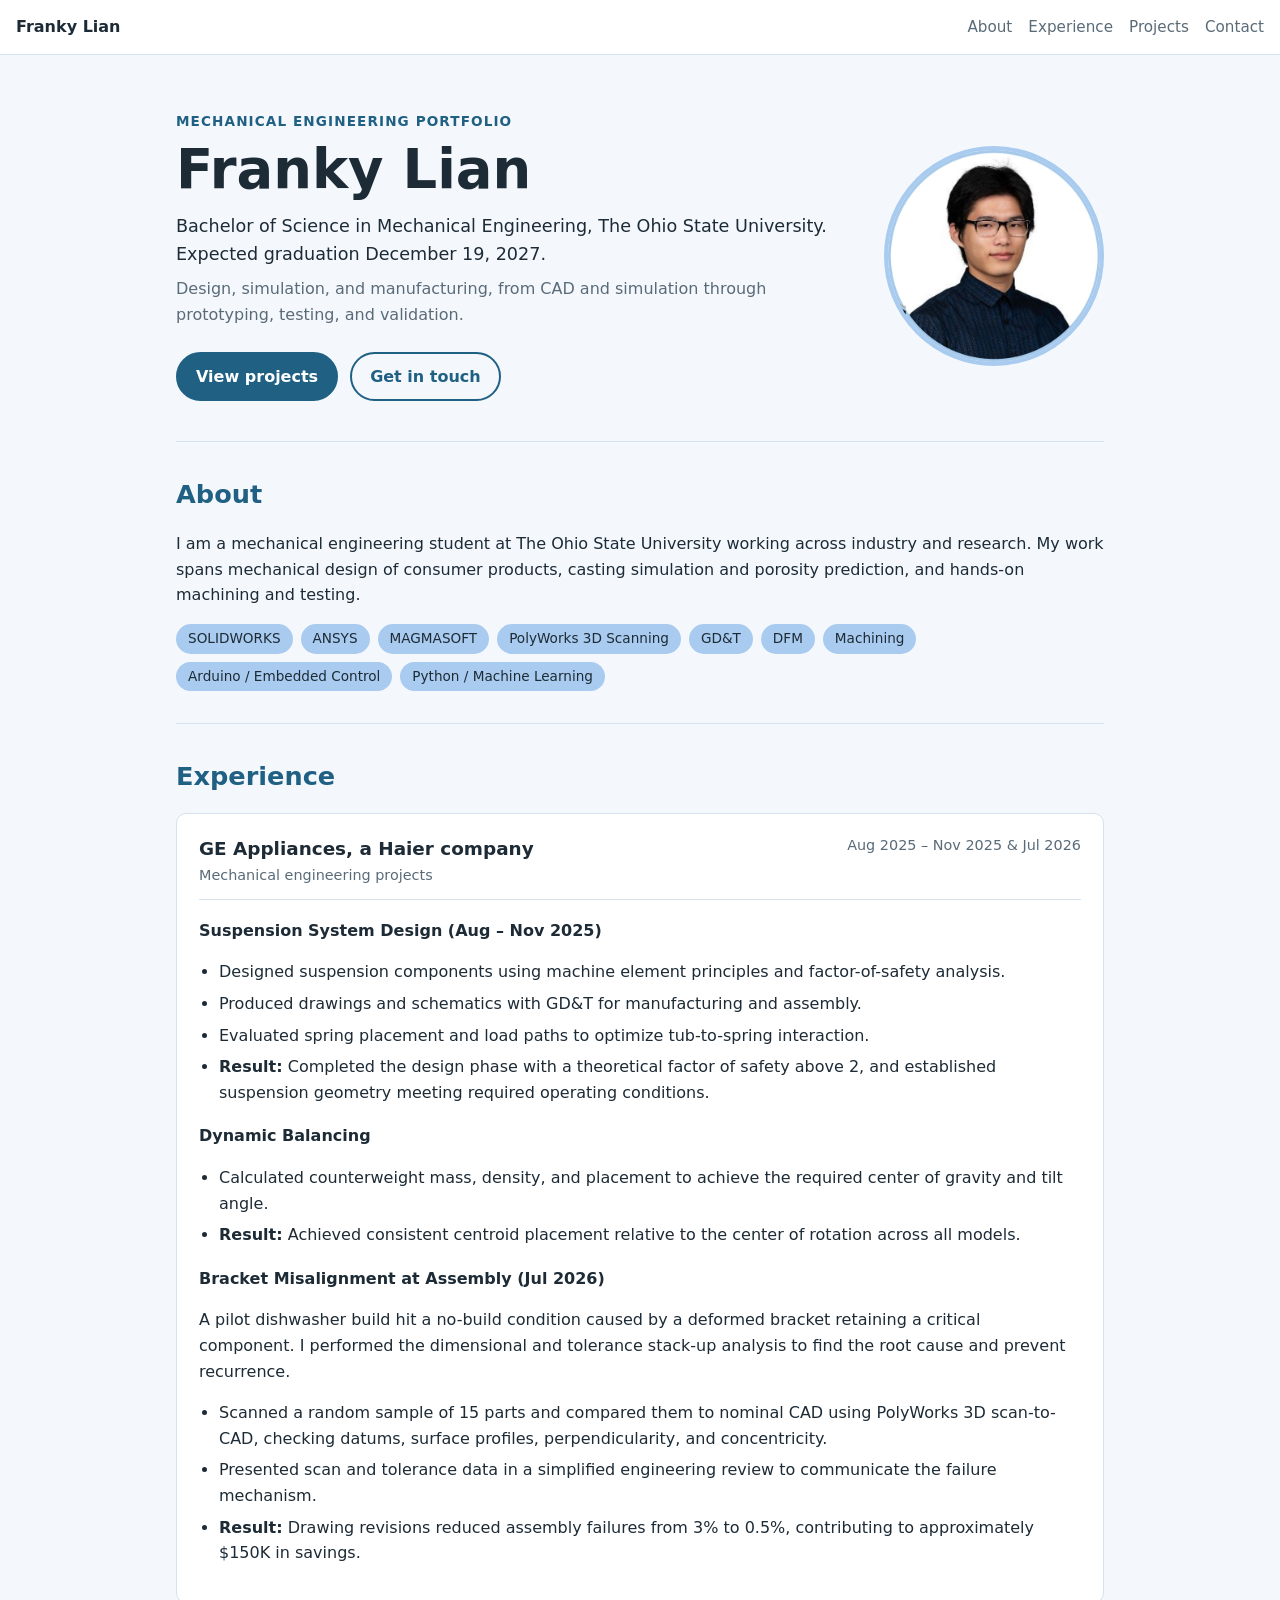
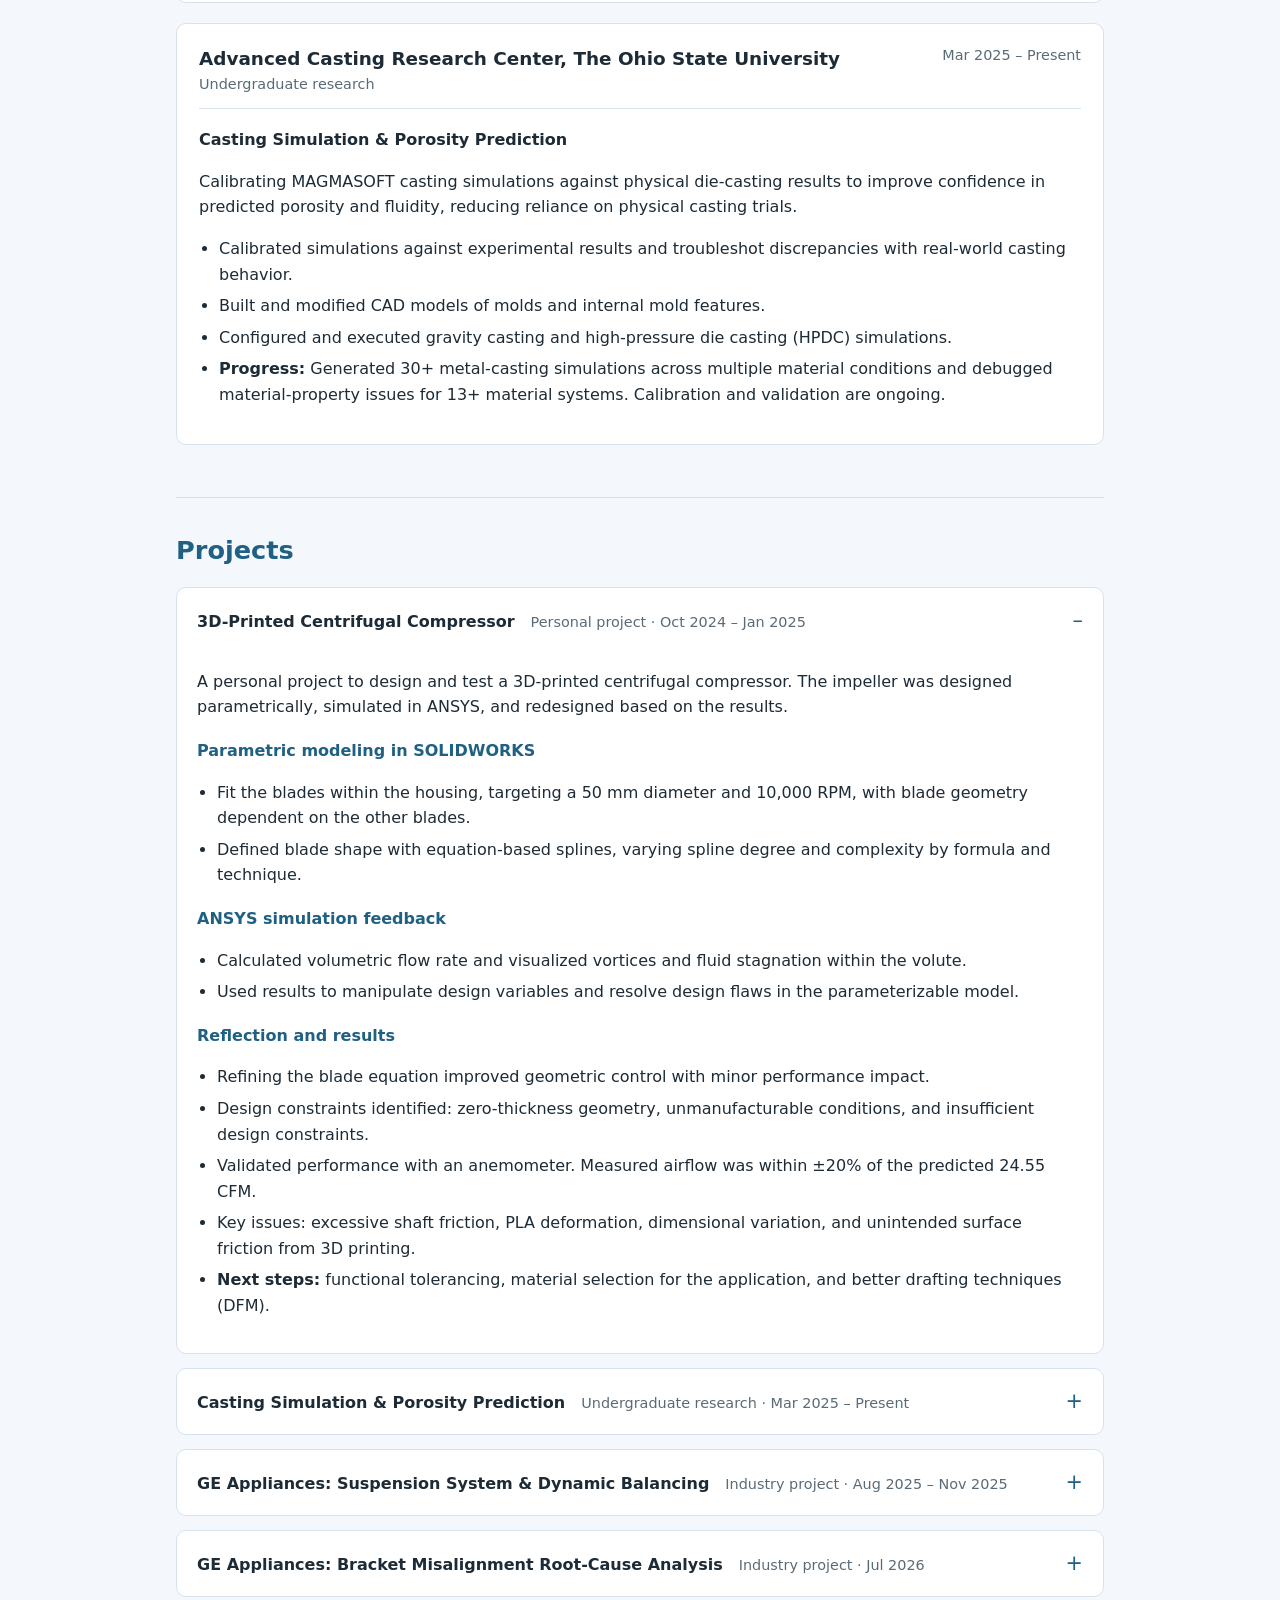
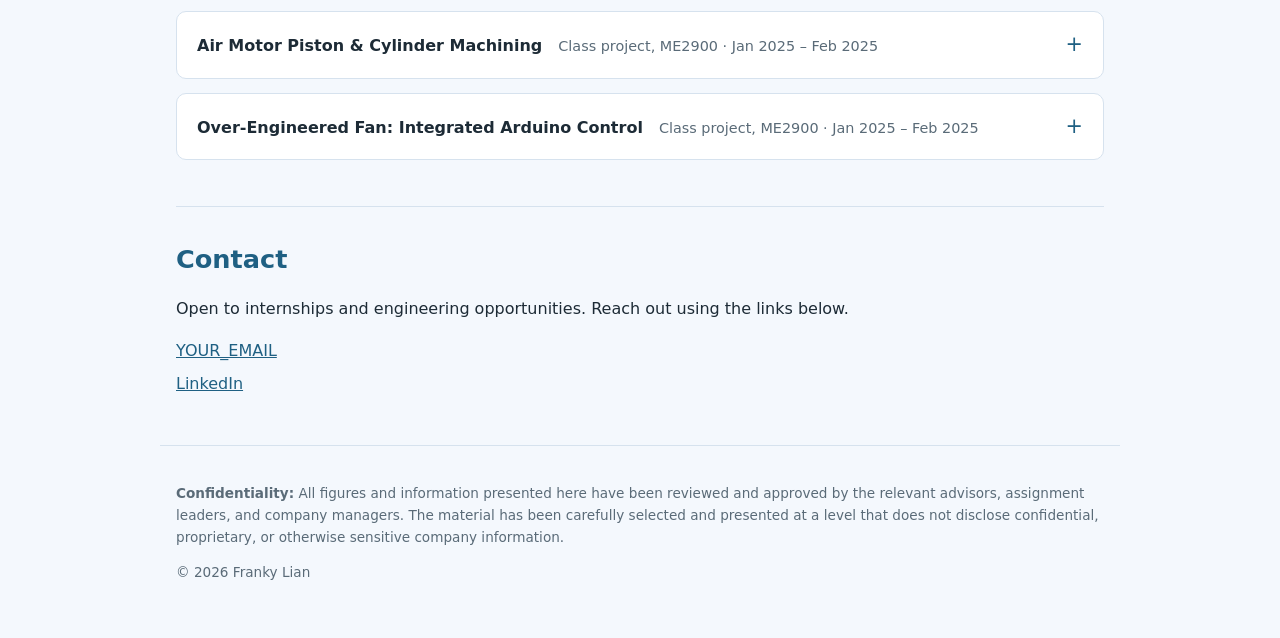
==== index.html @ e9366768 "Add static engineering portfolio site Co-Authored-By: Claude Haiku 5.5 <noreply@anthropic.com> Claud" ====
<!doctype html>
<html lang="en">
<head>
  <meta charset="utf-8">
  <meta name="viewport" content="width=device-width, initial-scale=1">
  <title>Franky Lian | Mechanical Engineering Portfolio</title>
  <meta name="description" content="Engineering portfolio of Franky Lian, Mechanical Engineering at The Ohio State University.">
  <link rel="stylesheet" href="styles.css">
</head>
<body>

<header class="site-header">
  <a class="brand" href="#top">Franky Lian</a>
  <nav>
    <a href="#about">About</a>
    <a href="#experience">Experience</a>
    <a href="#projects">Projects</a>
    <a href="#contact">Contact</a>
  </nav>
</header>

<main id="top">

  <section class="hero">
    <div class="hero-text">
      <p class="eyebrow">Mechanical Engineering Portfolio</p>
      <h1>Franky Lian</h1>
      <p class="lead">Bachelor of Science in Mechanical Engineering, The Ohio State University. Expected graduation December 19, 2027.</p>
      <p class="sub">Design, simulation, and manufacturing, from CAD and simulation through prototyping, testing, and validation.</p>
      <div class="hero-actions">
        <a class="btn" href="#projects">View projects</a>
        <a class="btn btn-ghost" href="#contact">Get in touch</a>
      </div>
    </div>
    <img class="headshot" src="assets/img/headshot.jpg" alt="Portrait of Franky Lian">
  </section>

  <section id="about" class="section">
    <h2>About</h2>
    <p>I am a mechanical engineering student at The Ohio State University working across industry and research. My work spans mechanical design of consumer products, casting simulation and porosity prediction, and hands-on machining and testing.</p>
    <div class="chips">
      <span>SOLIDWORKS</span>
      <span>ANSYS</span>
      <span>MAGMASOFT</span>
      <span>PolyWorks 3D Scanning</span>
      <span>GD&amp;T</span>
      <span>DFM</span>
      <span>Machining</span>
      <span>Arduino / Embedded Control</span>
      <span>Python / Machine Learning</span>
    </div>
  </section>

  <section id="experience" class="section">
    <h2>Experience</h2>

    <article class="card">
      <header class="card-head">
        <div>
          <h3>GE Appliances, a Haier company</h3>
          <p class="meta">Mechanical engineering projects</p>
        </div>
        <p class="meta">Aug 2025 – Nov 2025 &amp; Jul 2026</p>
      </header>

      <div class="subproject">
        <h4>Suspension System Design (Aug – Nov 2025)</h4>
        <ul>
          <li>Designed suspension components using machine element principles and factor-of-safety analysis.</li>
          <li>Produced drawings and schematics with GD&amp;T for manufacturing and assembly.</li>
          <li>Evaluated spring placement and load paths to optimize tub-to-spring interaction.</li>
          <li><strong>Result:</strong> Completed the design phase with a theoretical factor of safety above 2, and established suspension geometry meeting required operating conditions.</li>
        </ul>
        <h4>Dynamic Balancing</h4>
        <ul>
          <li>Calculated counterweight mass, density, and placement to achieve the required center of gravity and tilt angle.</li>
          <li><strong>Result:</strong> Achieved consistent centroid placement relative to the center of rotation across all models.</li>
        </ul>
      </div>

      <div class="subproject">
        <h4>Bracket Misalignment at Assembly (Jul 2026)</h4>
        <p>A pilot dishwasher build hit a no-build condition caused by a deformed bracket retaining a critical component. I performed the dimensional and tolerance stack-up analysis to find the root cause and prevent recurrence.</p>
        <ul>
          <li>Scanned a random sample of 15 parts and compared them to nominal CAD using PolyWorks 3D scan-to-CAD, checking datums, surface profiles, perpendicularity, and concentricity.</li>
          <li>Presented scan and tolerance data in a simplified engineering review to communicate the failure mechanism.</li>
          <li><strong>Result:</strong> Drawing revisions reduced assembly failures from 3% to 0.5%, contributing to approximately $150K in savings.</li>
        </ul>
      </div>
    </article>

    <article class="card">
      <header class="card-head">
        <div>
          <h3>Advanced Casting Research Center, The Ohio State University</h3>
          <p class="meta">Undergraduate research</p>
        </div>
        <p class="meta">Mar 2025 – Present</p>
      </header>
      <h4>Casting Simulation &amp; Porosity Prediction</h4>
      <p>Calibrating MAGMASOFT casting simulations against physical die-casting results to improve confidence in predicted porosity and fluidity, reducing reliance on physical casting trials.</p>
      <ul>
        <li>Calibrated simulations against experimental results and troubleshot discrepancies with real-world casting behavior.</li>
        <li>Built and modified CAD models of molds and internal mold features.</li>
        <li>Configured and executed gravity casting and high-pressure die casting (HPDC) simulations.</li>
        <li><strong>Progress:</strong> Generated 30+ metal-casting simulations across multiple material conditions and debugged material-property issues for 13+ material systems. Calibration and validation are ongoing.</li>
      </ul>
    </article>
  </section>

  <section id="projects" class="section">
    <h2>Projects</h2>

    <details class="project" open>
      <summary>
        <span class="project-title">3D-Printed Centrifugal Compressor</span>
        <span class="meta">Personal project · Oct 2024 – Jan 2025</span>
      </summary>
      <div class="project-body">
        <p>A personal project to design and test a 3D-printed centrifugal compressor. The impeller was designed parametrically, simulated in ANSYS, and redesigned based on the results.</p>
        <h4>Parametric modeling in SOLIDWORKS</h4>
        <ul>
          <li>Fit the blades within the housing, targeting a 50 mm diameter and 10,000 RPM, with blade geometry dependent on the other blades.</li>
          <li>Defined blade shape with equation-based splines, varying spline degree and complexity by formula and technique.</li>
        </ul>
        <h4>ANSYS simulation feedback</h4>
        <ul>
          <li>Calculated volumetric flow rate and visualized vortices and fluid stagnation within the volute.</li>
          <li>Used results to manipulate design variables and resolve design flaws in the parameterizable model.</li>
        </ul>
        <h4>Reflection and results</h4>
        <ul>
          <li>Refining the blade equation improved geometric control with minor performance impact.</li>
          <li>Design constraints identified: zero-thickness geometry, unmanufacturable conditions, and insufficient design constraints.</li>
          <li>Validated performance with an anemometer. Measured airflow was within ±20% of the predicted 24.55 CFM.</li>
          <li>Key issues: excessive shaft friction, PLA deformation, dimensional variation, and unintended surface friction from 3D printing.</li>
          <li><strong>Next steps:</strong> functional tolerancing, material selection for the application, and better drafting techniques (DFM).</li>
        </ul>
      </div>
    </details>

    <details class="project">
      <summary>
        <span class="project-title">Casting Simulation &amp; Porosity Prediction</span>
        <span class="meta">Undergraduate research · Mar 2025 – Present</span>
      </summary>
      <div class="project-body">
        <p>Developing a simulation and data workflow that correlates MAGMASOFT results with experimental casting data, evaluates porosity and fluidity across casting conditions, and reduces reliance on physical trials. Ongoing. See the Experience section for details.</p>
      </div>
    </details>

    <details class="project">
      <summary>
        <span class="project-title">GE Appliances: Suspension System &amp; Dynamic Balancing</span>
        <span class="meta">Industry project · Aug 2025 – Nov 2025</span>
      </summary>
      <div class="project-body">
        <p>Designed suspension components and balancing counterweights to control vibration and keep the tub within its required operating position. See the Experience section for details.</p>
      </div>
    </details>

    <details class="project">
      <summary>
        <span class="project-title">GE Appliances: Bracket Misalignment Root-Cause Analysis</span>
        <span class="meta">Industry project · Jul 2026</span>
      </summary>
      <div class="project-body">
        <p>Used scan-to-CAD and tolerance stack-up analysis to identify the root cause of a bracket misalignment that caused a no-build condition. See the Experience section for details.</p>
      </div>
    </details>

    <details class="project">
      <summary>
        <span class="project-title">Air Motor Piston &amp; Cylinder Machining</span>
        <span class="meta">Class project, ME2900 · Jan 2025 – Feb 2025</span>
      </summary>
      <div class="project-body">
        <ul>
          <li>Translated engineering drawings and GD&amp;T requirements into physical components.</li>
          <li>Machined aluminum components on manual mill and lathe, and verified dimensions with precision gauges.</li>
          <li>Evaluated how datum selection and machining process affect surface finish, geometry, and fit.</li>
          <li><strong>Result:</strong> Held 0.001 in dimensional tolerance on machined components, then assembled and tested the air motor at 400+ RPM.</li>
        </ul>
      </div>
    </details>

    <details class="project">
      <summary>
        <span class="project-title">Over-Engineered Fan: Integrated Arduino Control</span>
        <span class="meta">Class project, ME2900 · Jan 2025 – Feb 2025</span>
      </summary>
      <div class="project-body">
        <p>Expanded a basic fan into a remotely configurable system with an Arduino Uno, IR remote, ultrasonic sensor, DC motor, and servo.</p>
        <ul>
          <li><strong>Variable speed:</strong> user-defined speed with smooth transitions.</li>
          <li><strong>Distance-based control:</strong> ultrasonic sensing adjusts fan speed to user distance.</li>
          <li><strong>Rotation and angle:</strong> forward/reverse rotation and remote positioning from −45° to +45°.</li>
          <li><strong>Automatic oscillation:</strong> programmed side-to-side motion.</li>
          <li><strong>Result:</strong> A fully integrated prototype with five distinct control functions, designed in CAD and assembled with electronics.</li>
        </ul>
      </div>
    </details>
  </section>

  <section id="contact" class="section">
    <h2>Contact</h2>
    <p>Open to internships and engineering opportunities. Reach out using the links below.</p>
    <ul class="contact-list">
      <li><a href="mailto:YOUR_EMAIL">YOUR_EMAIL</a></li>
      <li><a href="https://www.linkedin.com/in/YOUR_LINKEDIN">LinkedIn</a></li>
    </ul>
  </section>

</main>

<footer class="site-footer">
  <p><strong>Confidentiality:</strong> All figures and information presented here have been reviewed and approved by the relevant advisors, assignment leaders, and company managers. The material has been carefully selected and presented at a level that does not disclose confidential, proprietary, or otherwise sensitive company information.</p>
  <p>&copy; 2026 Franky Lian</p>
</footer>

</body>
</html>
---- styles.css ----
:root {
  --bg: #f4f8fd;
  --surface: #ffffff;
  --ink: #1d2b36;
  --muted: #5a6b78;
  --accent: #1f6083;
  --accent-2: #a9cbef;
  --line: #d6e2ee;
  --radius: 10px;
}

@media (prefers-color-scheme: dark) {
  :root:not([data-theme="light"]) {
    --bg: #0f1a22;
    --surface: #17262f;
    --ink: #e6eef5;
    --muted: #9fb3c2;
    --accent: #7fb8dc;
    --accent-2: #24404f;
    --line: #26394a;
  }
}
:root[data-theme="dark"] {
  --bg: #0f1a22;
  --surface: #17262f;
  --ink: #e6eef5;
  --muted: #9fb3c2;
  --accent: #7fb8dc;
  --accent-2: #24404f;
  --line: #26394a;
}

* { box-sizing: border-box; }

body {
  margin: 0;
  background: var(--bg);
  color: var(--ink);
  font-family: system-ui, -apple-system, "Segoe UI", Roboto, Helvetica, Arial, sans-serif;
  line-height: 1.6;
}

a { color: var(--accent); }

.site-header {
  position: sticky;
  top: 0;
  z-index: 10;
  display: flex;
  justify-content: space-between;
  align-items: center;
  flex-wrap: wrap;
  gap: 8px;
  padding: 14px 16px;
  background: var(--surface);
  border-bottom: 1px solid var(--line);
}
.brand { font-weight: 700; color: var(--ink); text-decoration: none; }
.site-header nav { display: flex; gap: 16px; flex-wrap: wrap; }
.site-header nav a { color: var(--muted); text-decoration: none; font-size: 0.95rem; }
.site-header nav a:hover { color: var(--accent); }

main { max-width: 960px; margin: 0 auto; padding: 0 16px; }

.hero {
  display: grid;
  grid-template-columns: 1fr auto;
  align-items: center;
  gap: 32px;
  padding: 56px 0 40px;
}
.eyebrow {
  margin: 0 0 8px;
  color: var(--accent);
  text-transform: uppercase;
  letter-spacing: 0.08em;
  font-size: 0.85rem;
  font-weight: 600;
}
.hero h1 { margin: 0 0 12px; font-size: clamp(2.2rem, 6vw, 3.4rem); line-height: 1.1; }
.lead { font-size: 1.1rem; margin: 0 0 8px; }
.sub { color: var(--muted); margin: 0 0 24px; }
.hero-actions { display: flex; gap: 12px; flex-wrap: wrap; }

.btn {
  display: inline-block;
  padding: 10px 18px;
  border-radius: 999px;
  background: var(--accent);
  color: #fff;
  text-decoration: none;
  font-weight: 600;
  border: 2px solid var(--accent);
}
.btn-ghost { background: transparent; color: var(--accent); }

.headshot {
  width: 220px;
  height: 220px;
  object-fit: cover;
  border-radius: 50%;
  border: 4px solid var(--accent-2);
}

.section { padding: 32px 0; border-top: 1px solid var(--line); }
.section h2 {
  margin: 0 0 16px;
  font-size: 1.6rem;
  color: var(--accent);
}
.section h4 { margin: 18px 0 6px; font-size: 1rem; }

.chips { display: flex; flex-wrap: wrap; gap: 8px; margin-top: 16px; }
.chips span {
  padding: 4px 12px;
  border-radius: 999px;
  background: var(--accent-2);
  font-size: 0.85rem;
}

.card {
  background: var(--surface);
  border: 1px solid var(--line);
  border-radius: var(--radius);
  padding: 20px 22px;
  margin-bottom: 20px;
}
.card-head {
  display: flex;
  justify-content: space-between;
  gap: 12px;
  flex-wrap: wrap;
  border-bottom: 1px solid var(--line);
  padding-bottom: 12px;
  margin-bottom: 12px;
}
.card h3 { margin: 0; font-size: 1.15rem; }
.meta { margin: 0; color: var(--muted); font-size: 0.9rem; }
.subproject { margin-top: 12px; }

.project {
  background: var(--surface);
  border: 1px solid var(--line);
  border-radius: var(--radius);
  margin-bottom: 14px;
  overflow: hidden;
}
.project summary {
  cursor: pointer;
  list-style: none;
  padding: 16px 20px;
  display: flex;
  justify-content: space-between;
  align-items: baseline;
  flex-wrap: wrap;
  gap: 6px 16px;
}
.project summary::-webkit-details-marker { display: none; }
.project summary::after {
  content: "+";
  margin-left: auto;
  font-size: 1.3rem;
  color: var(--accent);
}
.project[open] summary::after { content: "–"; }
.project-title { font-weight: 700; }
.project-body { padding: 0 20px 18px; }
.project-body h4 { color: var(--accent); }
.project-body ul { padding-left: 20px; }

ul { padding-left: 20px; }
li { margin-bottom: 6px; }

.contact-list { list-style: none; padding: 0; }
.contact-list li { margin-bottom: 8px; }

.site-footer {
  max-width: 960px;
  margin: 0 auto;
  padding: 24px 16px 40px;
  border-top: 1px solid var(--line);
  color: var(--muted);
  font-size: 0.85rem;
}

@media (max-width: 680px) {
  .hero { grid-template-columns: 1fr; text-align: left; padding-top: 32px; }
  .headshot { width: 170px; height: 170px; order: -1; }
  .card { padding: 16px; }
}
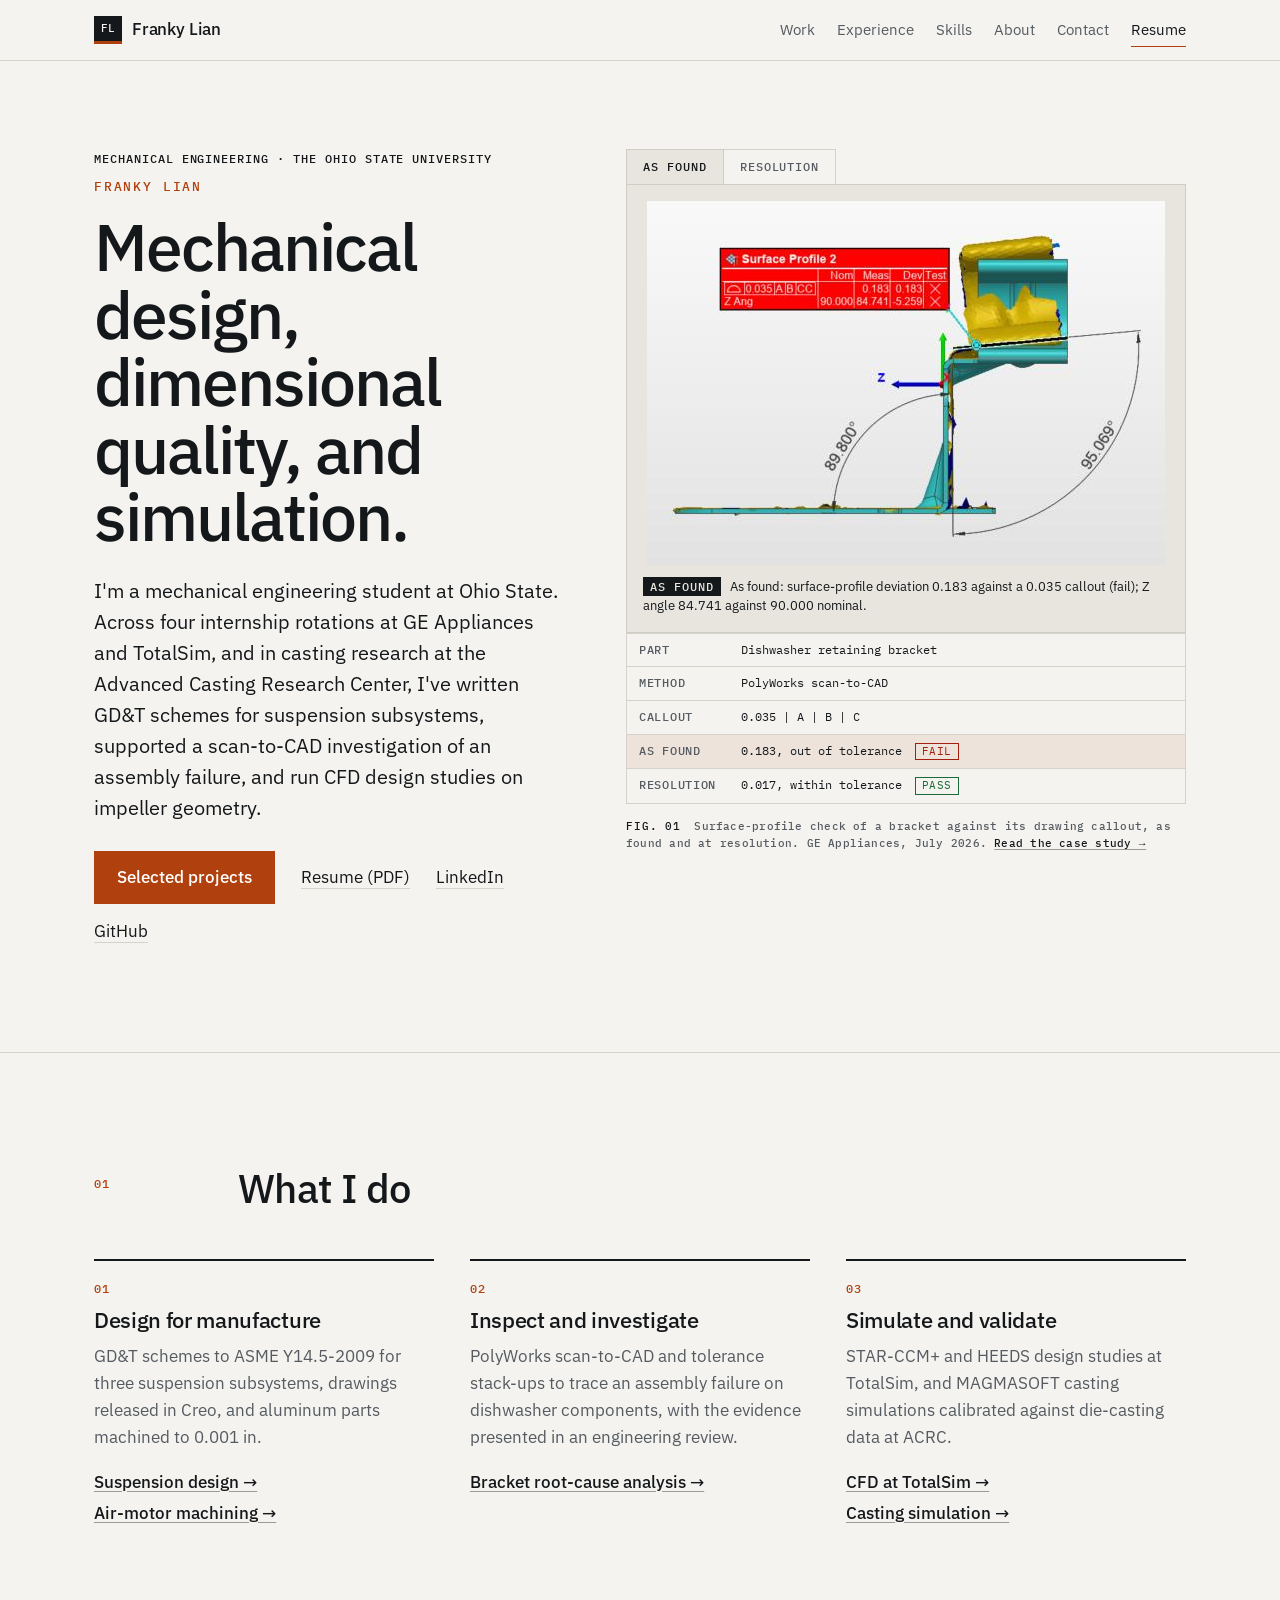
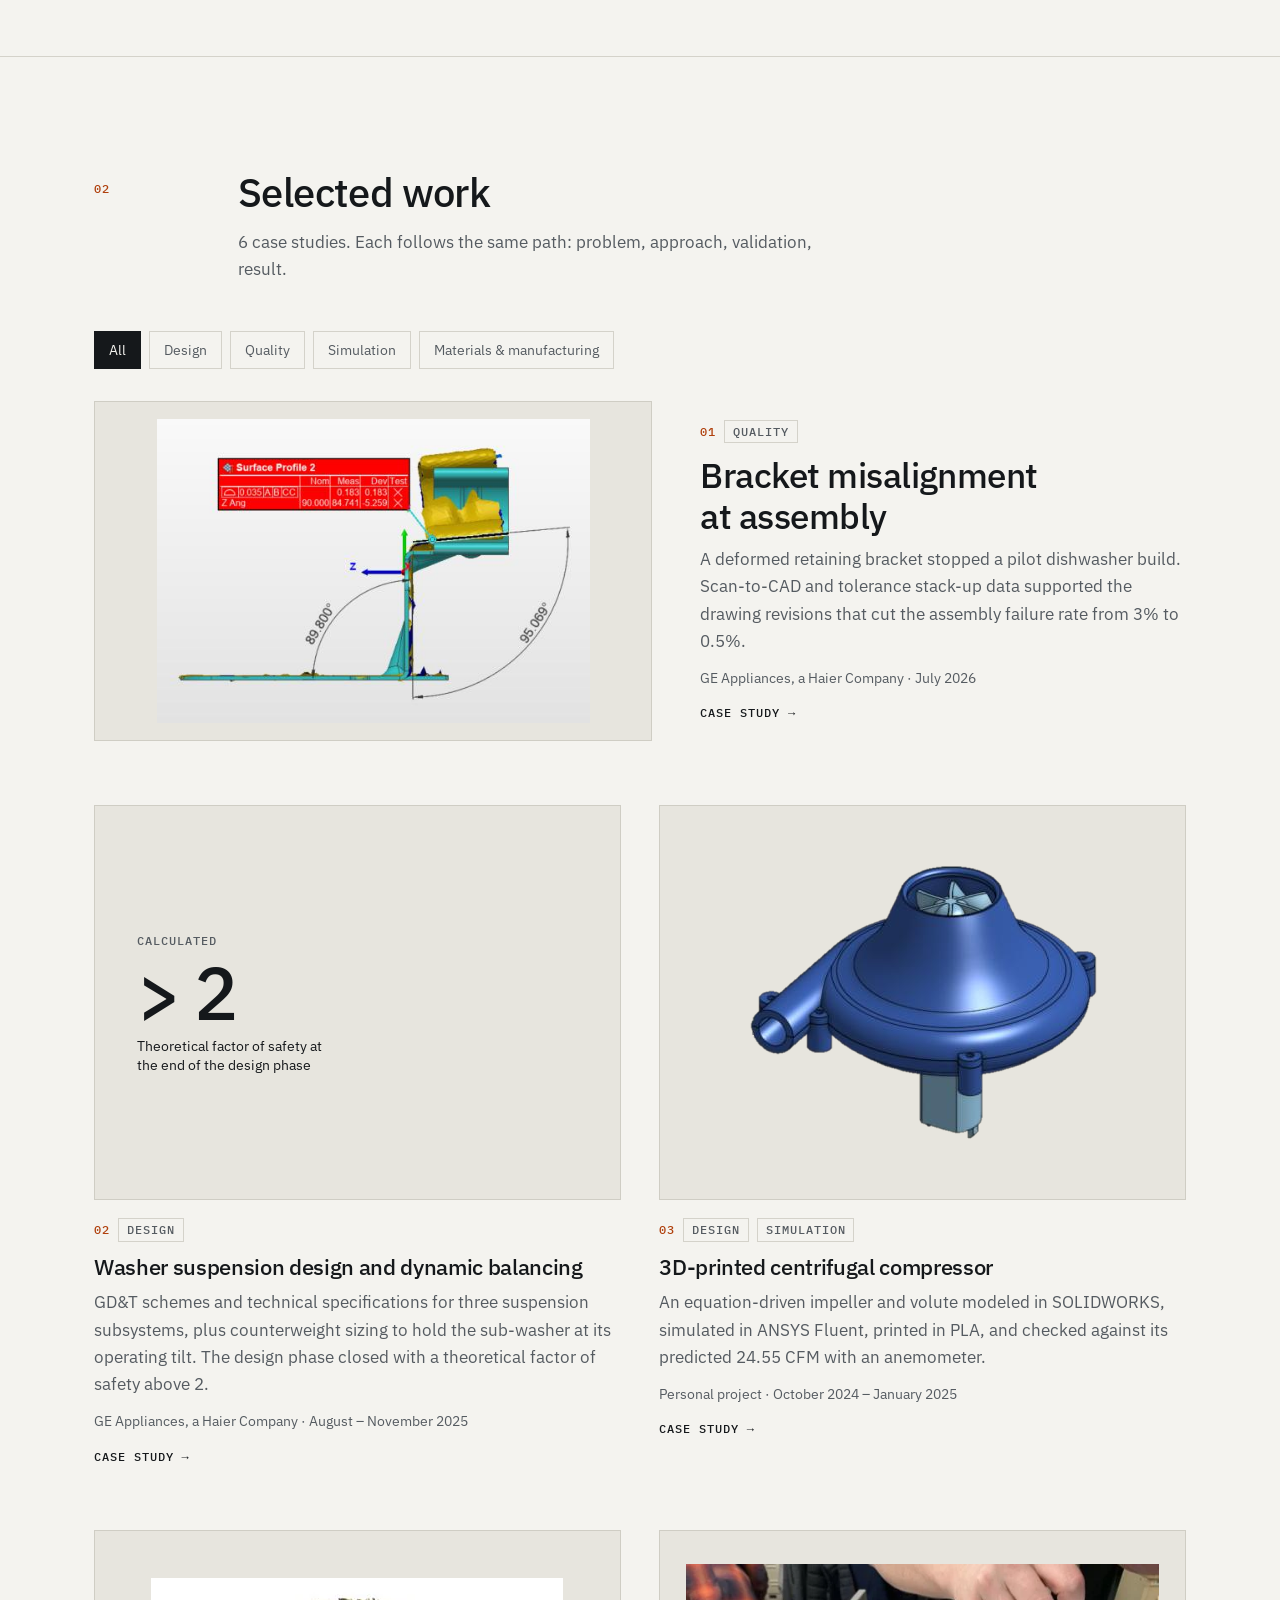
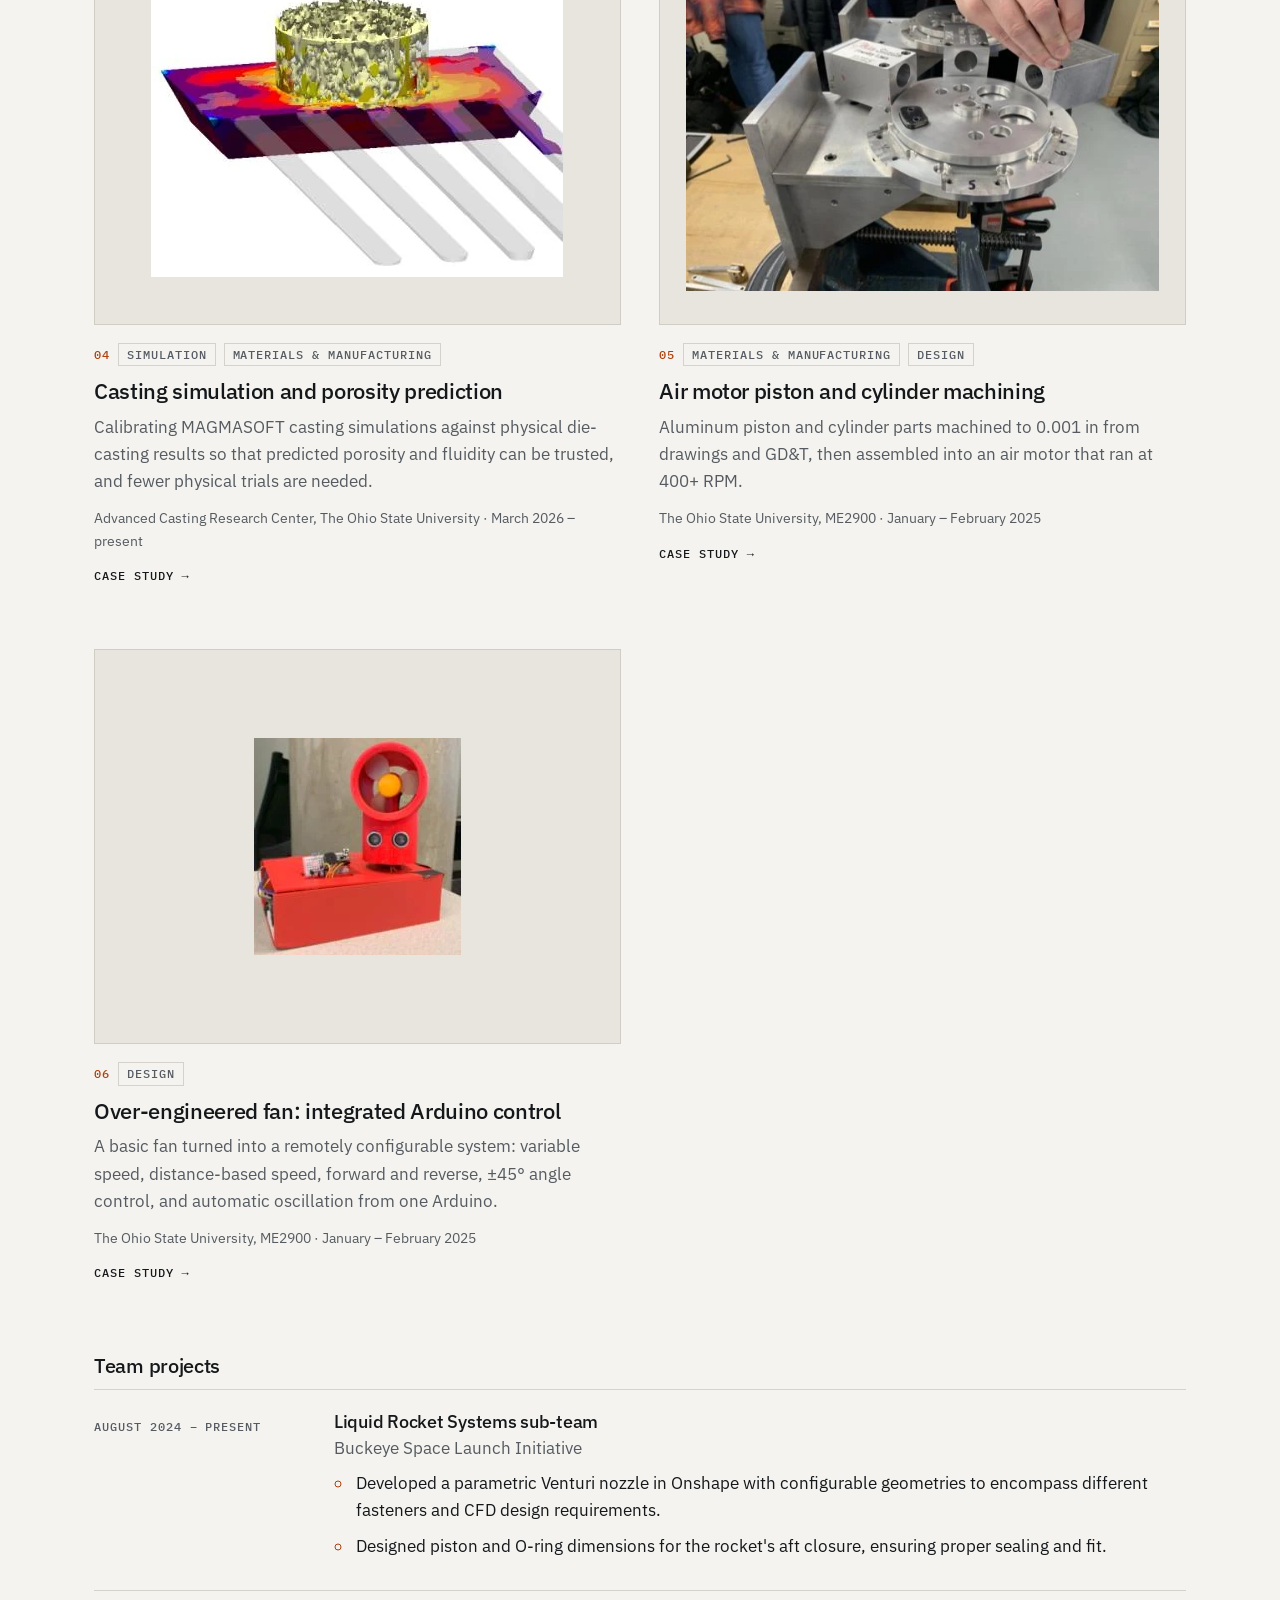
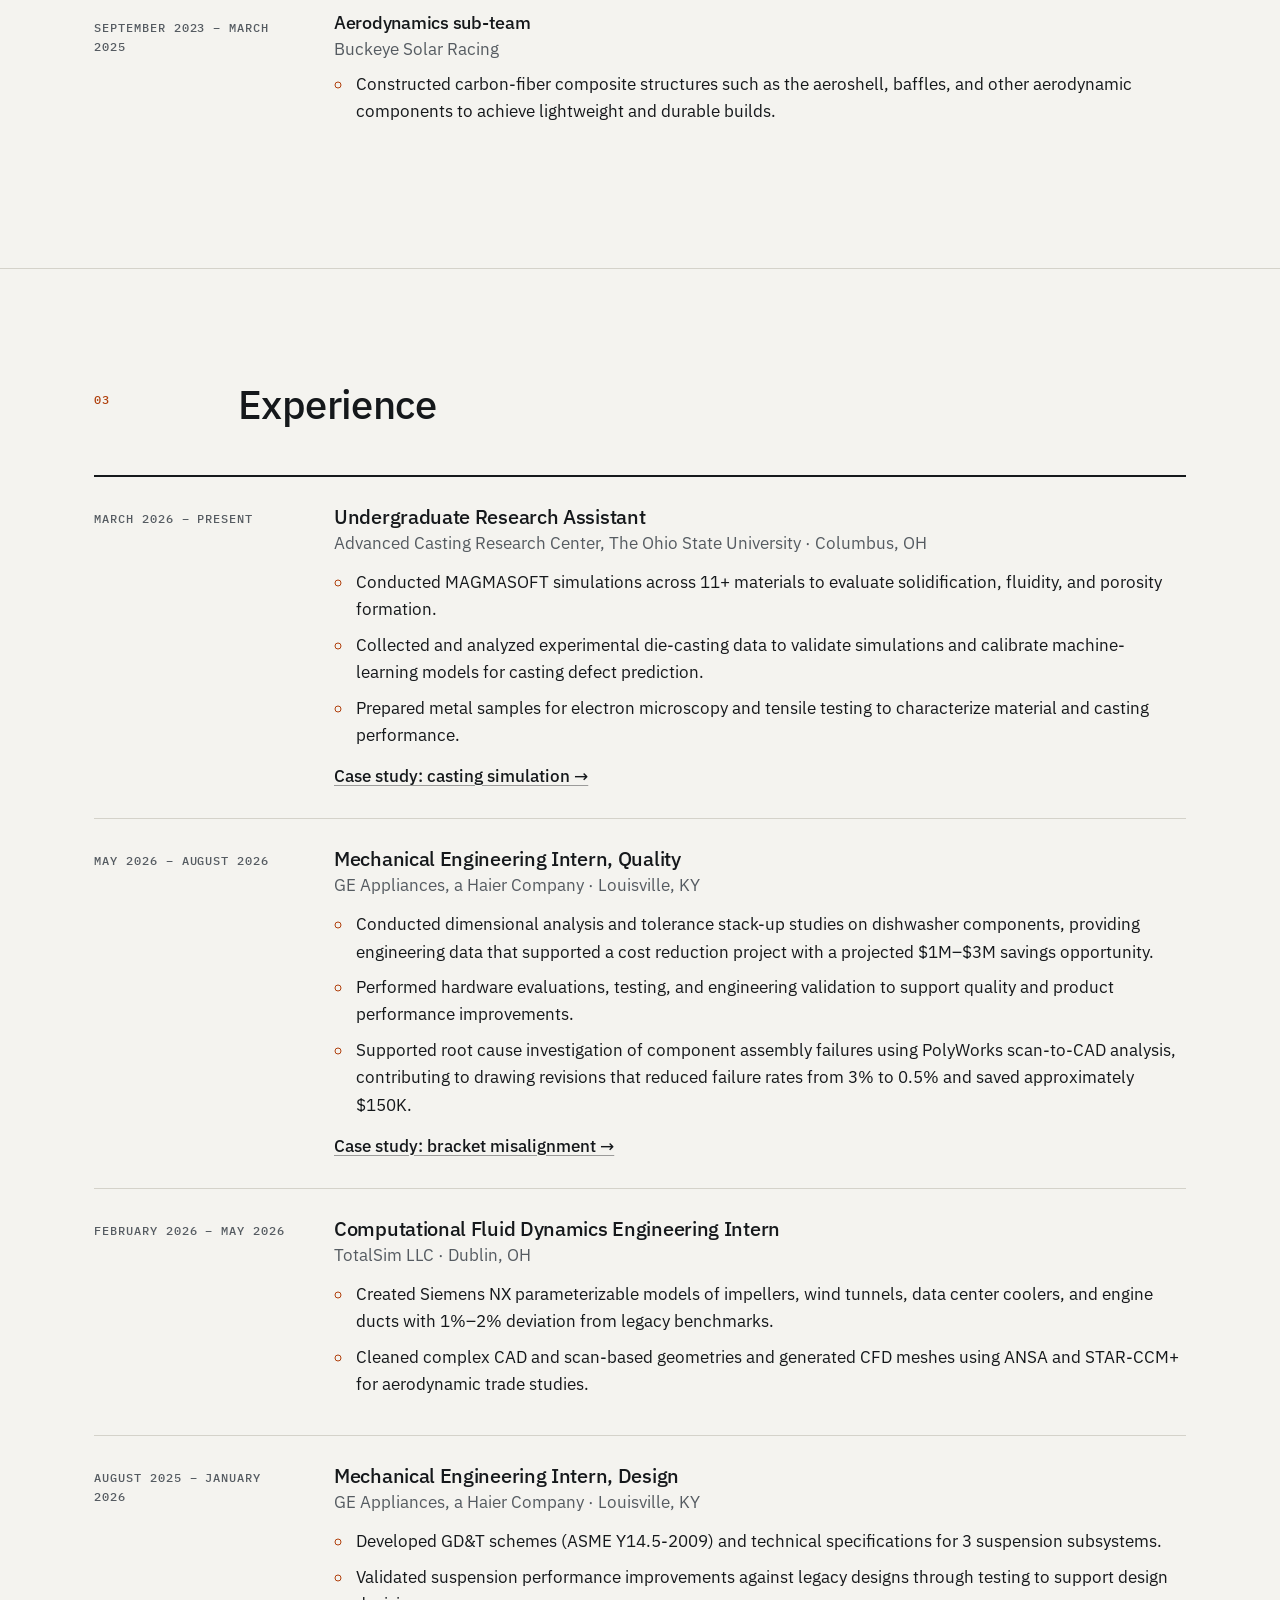
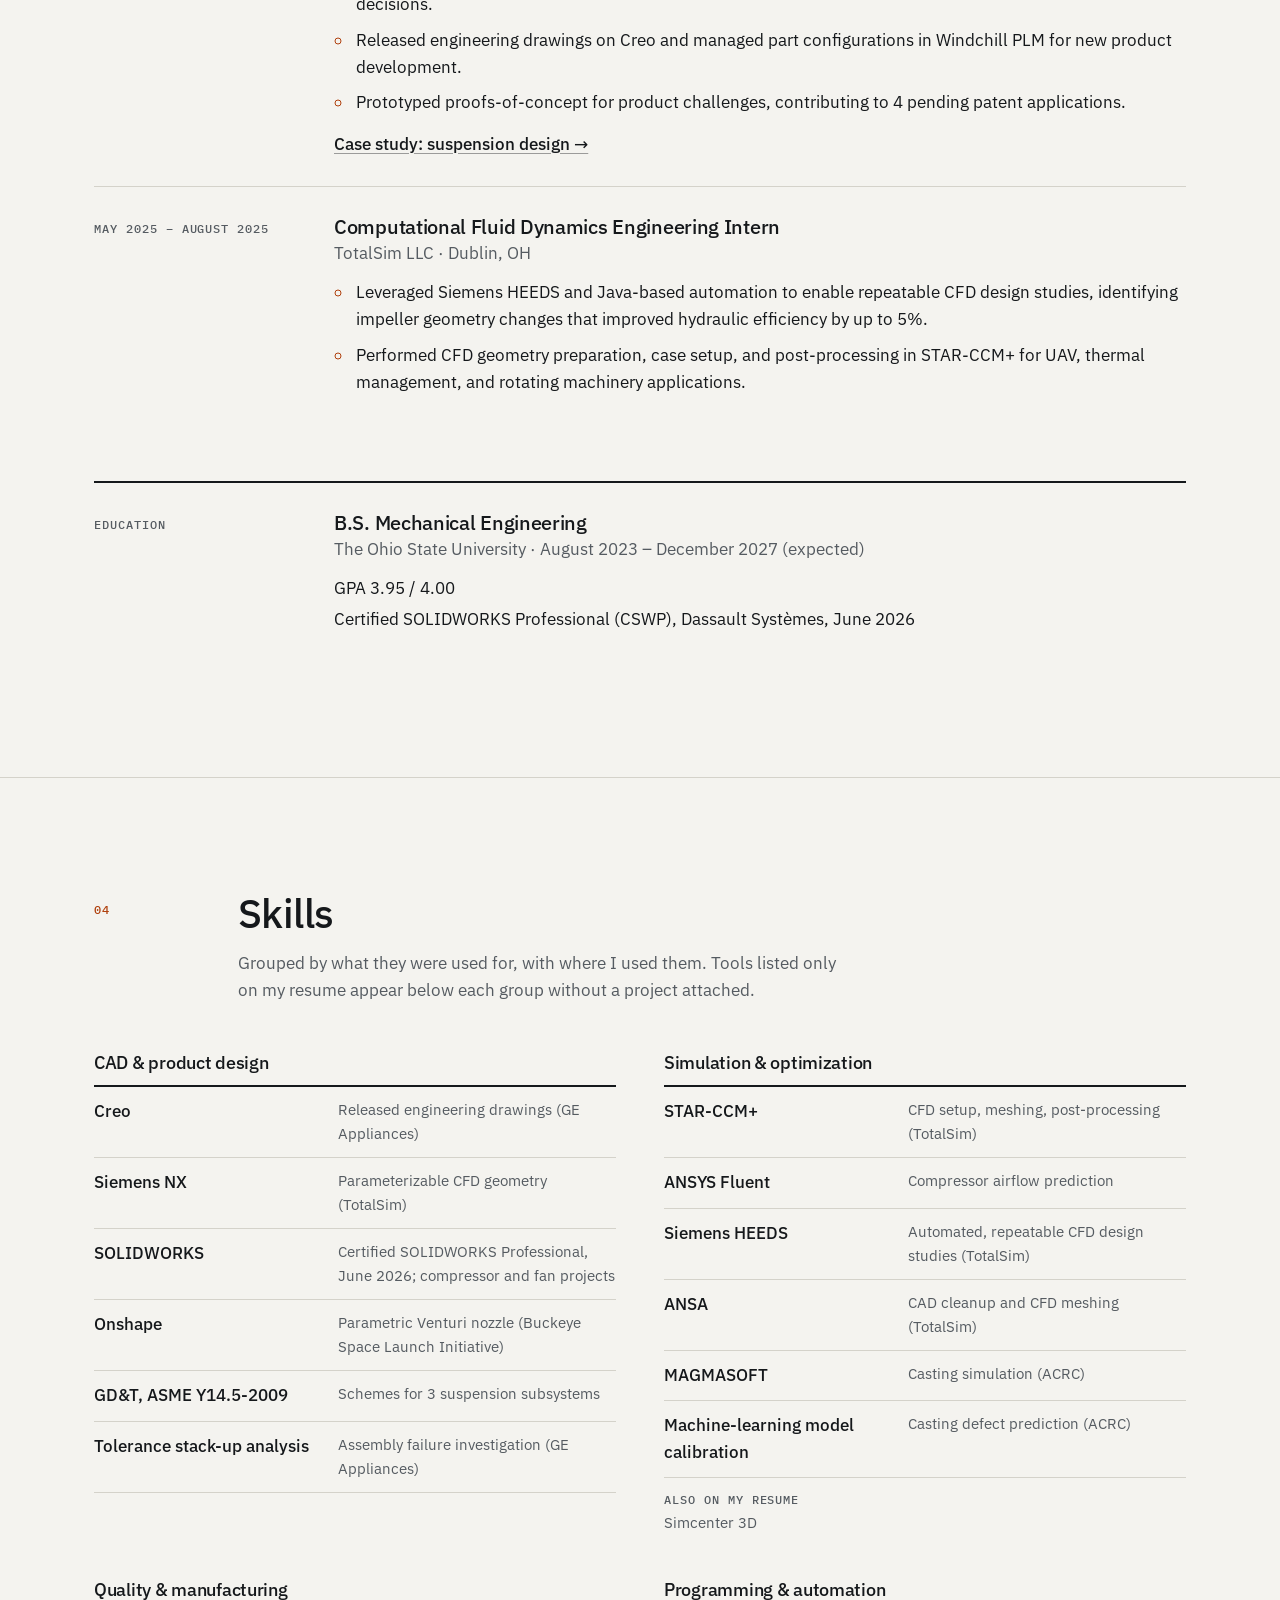
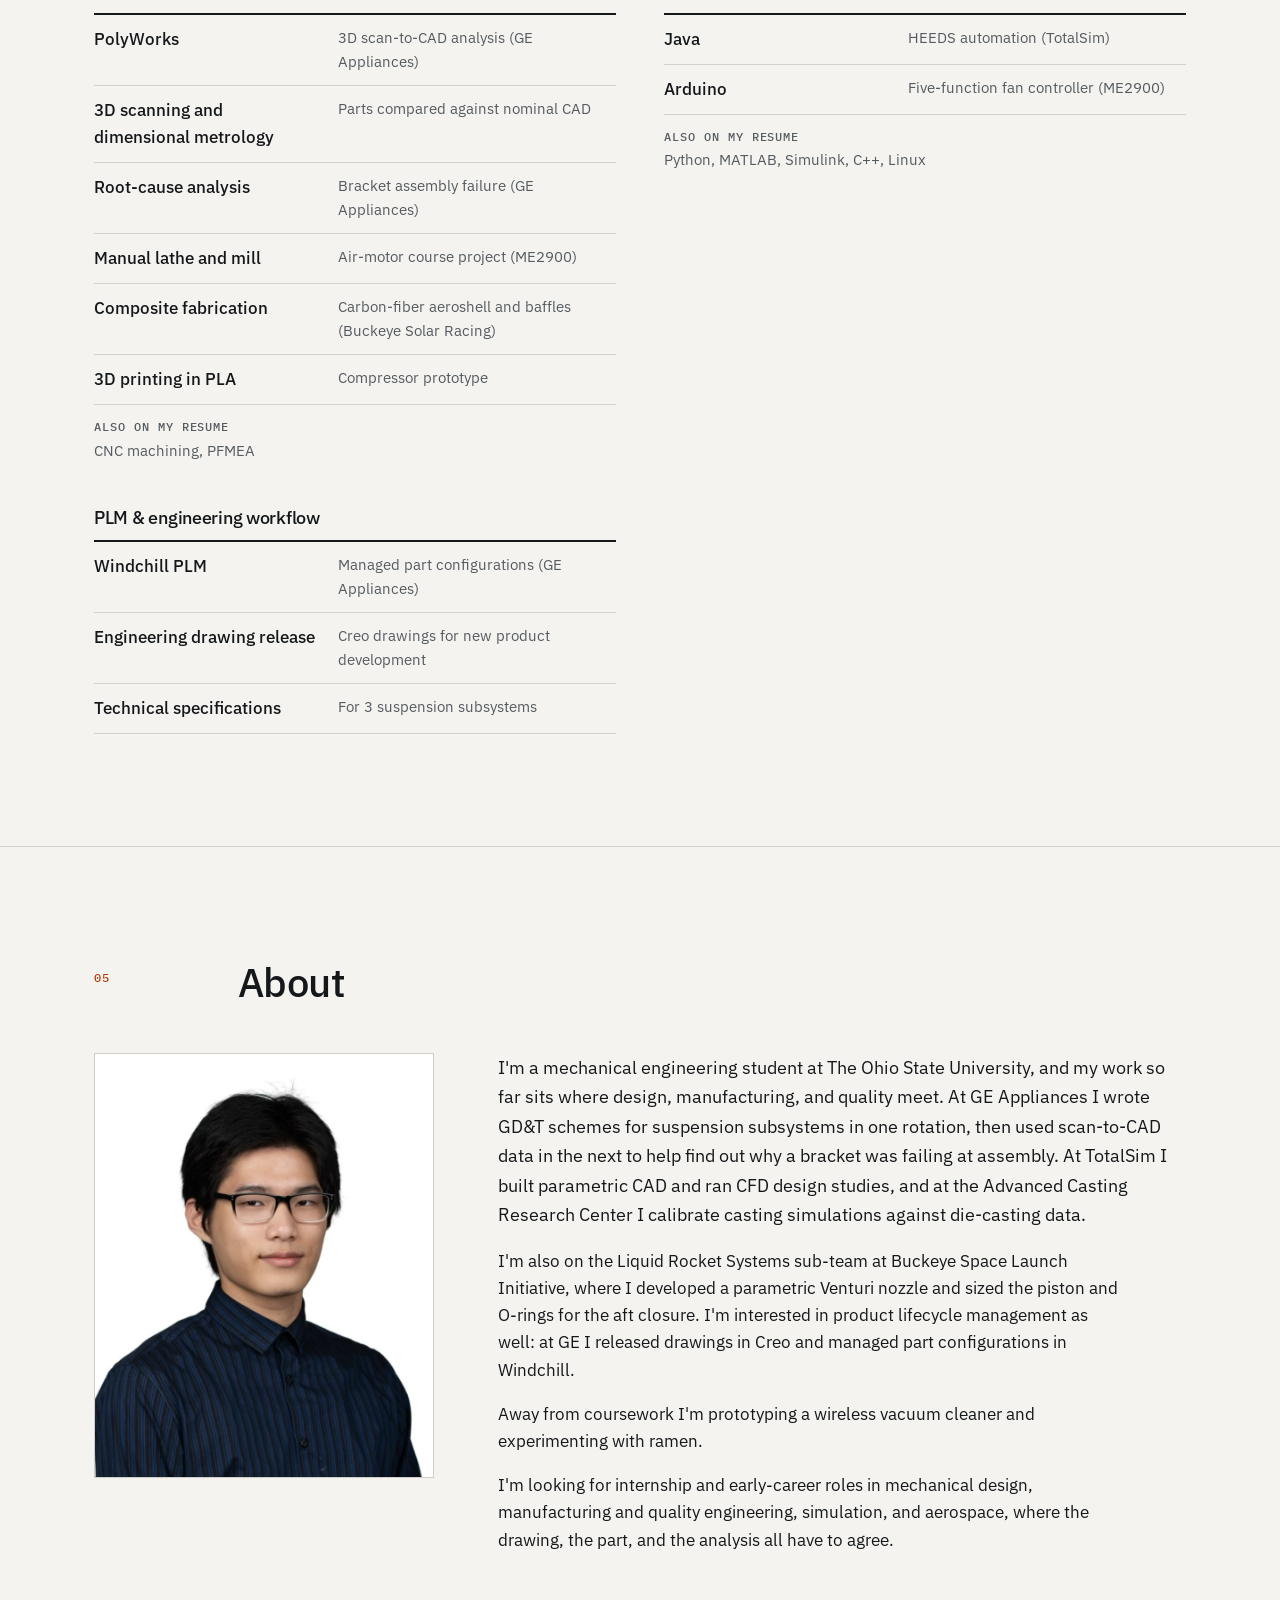
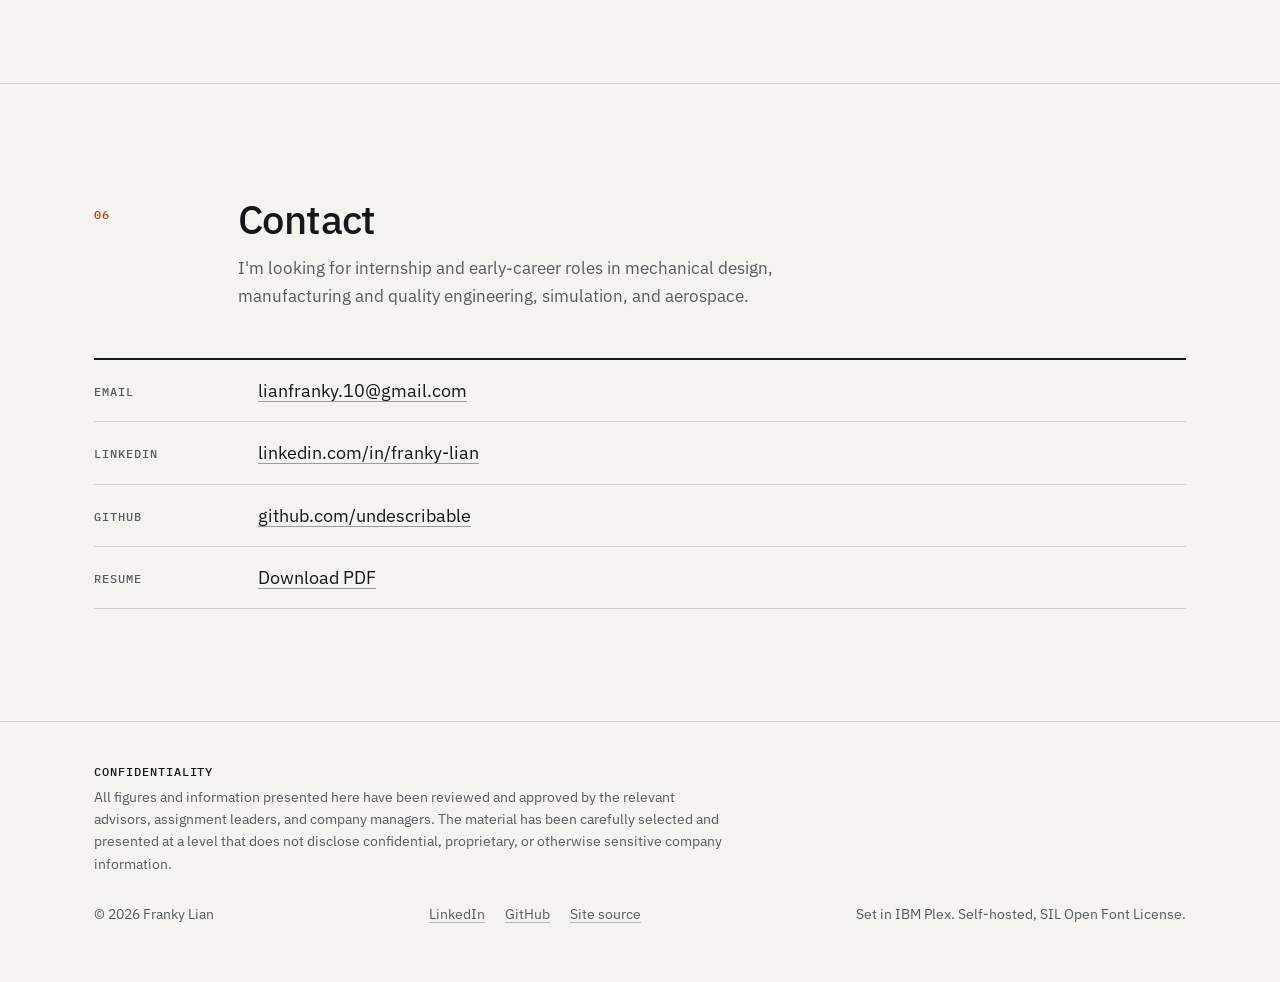
==== commit a148db57: "Build portfolio: generator, case studies, optimized figures - tools/build.py generates index, six ca" ====
--- a/index.html
+++ b/index.html
@@ -1,222 +1,167 @@
 <!doctype html>
 <html lang="en">
 <head>
-  <meta charset="utf-8">
-  <meta name="viewport" content="width=device-width, initial-scale=1">
-  <title>Franky Lian | Mechanical Engineering Portfolio</title>
-  <meta name="description" content="Engineering portfolio of Franky Lian, Mechanical Engineering at The Ohio State University.">
-  <link rel="stylesheet" href="styles.css">
+<meta charset="utf-8">
+<meta name="viewport" content="width=device-width, initial-scale=1">
+<title>Franky Lian | Mechanical Engineering Portfolio</title>
+<meta name="description" content="Mechanical engineering student at Ohio State: GD&amp;T and design, scan-to-CAD failure analysis, CFD, and casting simulation. Case studies and experience.">
+<link rel="canonical" href="https://undescribable.github.io/FrankyLian_Portfolio/">
+<meta name="color-scheme" content="light dark">
+<meta name="theme-color" content="#f4f3ef" media="(prefers-color-scheme: light)">
+<meta name="theme-color" content="#101315" media="(prefers-color-scheme: dark)">
+<meta property="og:type" content="website">
+<meta property="og:site_name" content="Franky Lian">
+<meta property="og:title" content="Franky Lian | Mechanical Engineering Portfolio">
+<meta property="og:description" content="Mechanical engineering student at Ohio State: GD&amp;T and design, scan-to-CAD failure analysis, CFD, and casting simulation. Case studies and experience.">
+<meta property="og:url" content="https://undescribable.github.io/FrankyLian_Portfolio/">
+<meta property="og:image" content="https://undescribable.github.io/FrankyLian_Portfolio/assets/og-card.png">
+<meta property="og:image:width" content="1200">
+<meta property="og:image:height" content="630">
+<meta property="og:image:alt" content="Franky Lian, mechanical engineering portfolio">
+<meta name="twitter:card" content="summary_large_image">
+<link rel="icon" href="assets/favicon.svg" type="image/svg+xml">
+<link rel="preload" href="assets/fonts/ibm-plex-sans-latin-400-normal.woff2" as="font" type="font/woff2" crossorigin>
+<link rel="preload" href="assets/fonts/ibm-plex-sans-latin-500-normal.woff2" as="font" type="font/woff2" crossorigin>
+<link rel="stylesheet" href="assets/css/main.css">
+<script type="application/ld+json">{"@context": "https://schema.org", "@type": "Person", "name": "Franky Lian", "url": "https://undescribable.github.io/FrankyLian_Portfolio/", "image": "https://undescribable.github.io/FrankyLian_Portfolio/assets/img/portrait.webp", "jobTitle": "Mechanical engineering student", "affiliation": {"@type": "CollegeOrUniversity", "name": "The Ohio State University"}, "sameAs": ["https://www.linkedin.com/in/franky-lian", "https://github.com/undescribable"]}</script>
 </head>
 <body>
-
+<a class="skip" href="#main">Skip to content</a>
 <header class="site-header">
-  <a class="brand" href="#top">Franky Lian</a>
-  <nav>
-    <a href="#about">About</a>
-    <a href="#experience">Experience</a>
-    <a href="#projects">Projects</a>
-    <a href="#contact">Contact</a>
-  </nav>
+  <div class="wrap bar">
+    <a class="brand" href="index.html"><span class="brand-mark" aria-hidden="true">FL</span><span>Franky Lian</span></a>
+    <nav aria-label="Primary"><a href="index.html#work">Work</a><a href="index.html#experience">Experience</a><a href="index.html#skills">Skills</a><a href="index.html#about">About</a><a href="index.html#contact">Contact</a><a class="nav-resume" href="assets/Franky_Lian_Resume.pdf" target="_blank" rel="noopener">Resume</a></nav>
+  </div>
 </header>
-
-<main id="top">
-
-  <section class="hero">
-    <div class="hero-text">
-      <p class="eyebrow">Mechanical Engineering Portfolio</p>
-      <h1>Franky Lian</h1>
-      <p class="lead">Bachelor of Science in Mechanical Engineering, The Ohio State University. Expected graduation December 19, 2027.</p>
-      <p class="sub">Design, simulation, and manufacturing, from CAD and simulation through prototyping, testing, and validation.</p>
-      <div class="hero-actions">
-        <a class="btn" href="#projects">View projects</a>
-        <a class="btn btn-ghost" href="#contact">Get in touch</a>
-      </div>
+<main id="main"><section class="hero" id="top">
+  <div class="wrap hero-grid">
+    <div class="hero-copy">
+      <p class="eyebrow mono">Mechanical engineering · The Ohio State University</p>
+      <h1><span class="name mono">Franky Lian</span><span class="headline">Mechanical design, dimensional quality, and simulation.</span></h1>
+      <p class="lede">I&#x27;m a mechanical engineering student at Ohio State. Across four internship rotations at GE Appliances and TotalSim, and in casting research at the Advanced Casting Research Center, I&#x27;ve written GD&amp;T schemes for suspension subsystems, supported a scan-to-CAD investigation of an assembly failure, and run CFD design studies on impeller geometry.</p>
+      <p class="hero-actions">
+        <a class="btn" href="#work">Selected projects</a>
+        <a class="link" href="assets/Franky_Lian_Resume.pdf" target="_blank" rel="noopener">Resume (PDF)</a>
+        <a class="link" href="https://www.linkedin.com/in/franky-lian" rel="noopener">LinkedIn</a>
+        <a class="link" href="https://github.com/undescribable" rel="noopener">GitHub</a>
+      </p>
     </div>
-    <img class="headshot" src="assets/img/headshot.jpg" alt="Portrait of Franky Lian">
-  </section>
-
-  <section id="about" class="section">
-    <h2>About</h2>
-    <p>I am a mechanical engineering student at The Ohio State University working across industry and research. My work spans mechanical design of consumer products, casting simulation and porosity prediction, and hands-on machining and testing.</p>
-    <div class="chips">
-      <span>SOLIDWORKS</span>
-      <span>ANSYS</span>
-      <span>MAGMASOFT</span>
-      <span>PolyWorks 3D Scanning</span>
-      <span>GD&amp;T</span>
-      <span>DFM</span>
-      <span>Machining</span>
-      <span>Arduino / Embedded Control</span>
-      <span>Python / Machine Learning</span>
+    <figure class="sheet" data-sheet aria-labelledby="sheet-cap">
+  <div class="sheet-states"><div class="state is-active" data-tag="As found"><a class="zoom" href="assets/img/bracket/scan-initial.webp" data-caption="As found: surface-profile deviation 0.183 against a 0.035 callout (fail); Z angle 84.741 against 90.000 nominal." data-alt="PolyWorks inspection view of a bent sheet-metal bracket overlaid on its nominal CAD, with a red surface-profile report marking the as-found part out of tolerance." aria-label="View larger: As found scan"><img src="assets/img/bracket/scan-initial.webp" width="518" height="364" alt="PolyWorks inspection view of a bent sheet-metal bracket overlaid on its nominal CAD, with a red surface-profile report marking the as-found part out of tolerance." style="--w:518px;--h:364px" loading="eager" decoding="async" fetchpriority="high"></a><p class="state-cap"><span class="mono tag">As found</span> As found: surface-profile deviation 0.183 against a 0.035 callout (fail); Z angle 84.741 against 90.000 nominal.</p></div><div class="state" data-tag="Resolution"><a class="zoom" href="assets/img/bracket/scan-resolution.webp" data-caption="Resolution: surface-profile deviation 0.017 (pass); Z angle 89.352." data-alt="PolyWorks inspection view of the bracket at resolution, with a surface-profile report showing passing results." aria-label="View larger: Resolution scan"><img src="assets/img/bracket/scan-resolution.webp" width="487" height="344" alt="PolyWorks inspection view of the bracket at resolution, with a surface-profile report showing passing results." style="--w:487px;--h:344px" loading="lazy" decoding="async"></a><p class="state-cap"><span class="mono tag">Resolution</span> Resolution: surface-profile deviation 0.017 (pass); Z angle 89.352.</p></div></div>
+  <table class="titleblock"><caption class="sr-only">Inspection summary</caption><tbody><tr><th scope="row">Part</th><td>Dishwasher retaining bracket</td></tr><tr><th scope="row">Method</th><td>PolyWorks scan-to-CAD</td></tr><tr><th scope="row">Callout</th><td>0.035 | A | B | C</td></tr><tr><th scope="row">As found</th><td>0.183, out of tolerance <span class="badge fail">Fail</span></td></tr><tr><th scope="row">Resolution</th><td>0.017, within tolerance <span class="badge pass">Pass</span></td></tr></tbody></table>
+  <figcaption id="sheet-cap" class="mono"><span>FIG. 01</span> Surface-profile check of a bracket against its drawing callout, as found and at resolution. GE Appliances, July 2026. <a href="projects/bracket-misalignment.html">Read the case study <span aria-hidden="true">&rarr;</span></a></figcaption>
+</figure>
+  </div>
+</section><section class="section" id="focus" aria-labelledby="focus-h"><div class="wrap">
+  <header class="sec-head"><p class="idx mono">01</p><div><h2 id="focus-h">What I do</h2></div></header>
+  <ol class="pillars"><li><p class="mono pn">01</p><h3>Design for manufacture</h3><p>GD&amp;T schemes to ASME Y14.5-2009 for three suspension subsystems, drawings released in Creo, and aluminum parts machined to 0.001 in.</p><p class="plinks"><a href="projects/washer-suspension.html">Suspension design <span aria-hidden="true">&rarr;</span></a><a href="projects/air-motor-machining.html">Air-motor machining <span aria-hidden="true">&rarr;</span></a></p></li><li><p class="mono pn">02</p><h3>Inspect and investigate</h3><p>PolyWorks scan-to-CAD and tolerance stack-ups to trace an assembly failure on dishwasher components, with the evidence presented in an engineering review.</p><p class="plinks"><a href="projects/bracket-misalignment.html">Bracket root-cause analysis <span aria-hidden="true">&rarr;</span></a></p></li><li><p class="mono pn">03</p><h3>Simulate and validate</h3><p>STAR-CCM+ and HEEDS design studies at TotalSim, and MAGMASOFT casting simulations calibrated against die-casting data at ACRC.</p><p class="plinks"><a href="#exp-totalsim-2026">CFD at TotalSim <span aria-hidden="true">&rarr;</span></a><a href="projects/casting-simulation.html">Casting simulation <span aria-hidden="true">&rarr;</span></a></p></li></ol>
+</div></section><section class="section" id="work" aria-labelledby="work-h"><div class="wrap">
+  <header class="sec-head"><p class="idx mono">02</p><div><h2 id="work-h">Selected work</h2><p class="sec-intro">6 case studies. Each follows the same path: problem, approach, validation, result.</p></div></header>
+  <div class="filters" role="group" aria-label="Filter projects by category"><button type="button" class="filter is-active" data-filter="all" aria-pressed="true">All</button><button type="button" class="filter" data-filter="design" aria-pressed="false">Design</button><button type="button" class="filter" data-filter="quality" aria-pressed="false">Quality</button><button type="button" class="filter" data-filter="simulation" aria-pressed="false">Simulation</button><button type="button" class="filter" data-filter="manufacturing" aria-pressed="false">Materials &amp; manufacturing</button></div>
+  <p class="sr-only" id="filter-status" aria-live="polite"></p>
+  <div class="cards" id="cards"><article class="card feature" data-cats="quality">
+  <div class="plate"><img src="assets/img/bracket/scan-initial.webp" width="518" height="364" alt="" style="--w:518px;--h:364px" loading="lazy" decoding="async"></div>
+  <div class="card-body">
+    <p class="card-top mono"><span>01</span><span class="chip mono">Quality</span></p>
+    <h3><a href="projects/bracket-misalignment.html">Bracket misalignment at assembly</a></h3>
+    <p class="card-sum">A deformed retaining bracket stopped a pilot dishwasher build. Scan-to-CAD and tolerance stack-up data supported the drawing revisions that cut the assembly failure rate from 3% to 0.5%.</p>
+    <p class="card-meta">GE Appliances, a Haier Company <span aria-hidden="true">&middot;</span> July 2026</p>
+    <p class="card-cta mono" aria-hidden="true">Case study <span class="arrow">&rarr;</span></p>
+  </div>
+</article><article class="card" data-cats="design">
+  <div class="plate plate-stat"><span class="mono">Calculated</span><strong>&gt; 2</strong><span class="stat-label">Theoretical factor of safety at the end of the design phase</span></div>
+  <div class="card-body">
+    <p class="card-top mono"><span>02</span><span class="chip mono">Design</span></p>
+    <h3><a href="projects/washer-suspension.html">Washer suspension design and dynamic balancing</a></h3>
+    <p class="card-sum">GD&amp;T schemes and technical specifications for three suspension subsystems, plus counterweight sizing to hold the sub-washer at its operating tilt. The design phase closed with a theoretical factor of safety above 2.</p>
+    <p class="card-meta">GE Appliances, a Haier Company <span aria-hidden="true">&middot;</span> August – November 2025</p>
+    <p class="card-cta mono" aria-hidden="true">Case study <span class="arrow">&rarr;</span></p>
+  </div>
+</article><article class="card" data-cats="design simulation">
+  <div class="plate"><img src="assets/img/compressor/assembly-cad.webp" width="367" height="344" alt="" style="--w:367px;--h:344px" loading="lazy" decoding="async"></div>
+  <div class="card-body">
+    <p class="card-top mono"><span>03</span><span class="chip mono">Design</span><span class="chip mono">Simulation</span></p>
+    <h3><a href="projects/centrifugal-compressor.html">3D-printed centrifugal compressor</a></h3>
+    <p class="card-sum">An equation-driven impeller and volute modeled in SOLIDWORKS, simulated in ANSYS Fluent, printed in PLA, and checked against its predicted 24.55 CFM with an anemometer.</p>
+    <p class="card-meta">Personal project <span aria-hidden="true">&middot;</span> October 2024 – January 2025</p>
+    <p class="card-cta mono" aria-hidden="true">Case study <span class="arrow">&rarr;</span></p>
+  </div>
+</article><article class="card" data-cats="simulation manufacturing">
+  <div class="plate"><img src="assets/img/casting/simulation-output.webp" width="412" height="299" alt="" style="--w:412px;--h:299px" loading="lazy" decoding="async"></div>
+  <div class="card-body">
+    <p class="card-top mono"><span>04</span><span class="chip mono">Simulation</span><span class="chip mono">Materials &amp; manufacturing</span></p>
+    <h3><a href="projects/casting-simulation.html">Casting simulation and porosity prediction</a></h3>
+    <p class="card-sum">Calibrating MAGMASOFT casting simulations against physical die-casting results so that predicted porosity and fluidity can be trusted, and fewer physical trials are needed.</p>
+    <p class="card-meta">Advanced Casting Research Center, The Ohio State University <span aria-hidden="true">&middot;</span> March 2026 – present</p>
+    <p class="card-cta mono" aria-hidden="true">Case study <span class="arrow">&rarr;</span></p>
+  </div>
+</article><article class="card" data-cats="manufacturing design">
+  <div class="plate"><img src="assets/img/air-motor/subassembly.webp" width="566" height="392" alt="" style="--w:566px;--h:392px" loading="lazy" decoding="async"></div>
+  <div class="card-body">
+    <p class="card-top mono"><span>05</span><span class="chip mono">Materials &amp; manufacturing</span><span class="chip mono">Design</span></p>
+    <h3><a href="projects/air-motor-machining.html">Air motor piston and cylinder machining</a></h3>
+    <p class="card-sum">Aluminum piston and cylinder parts machined to 0.001 in from drawings and GD&amp;T, then assembled into an air motor that ran at 400+ RPM.</p>
+    <p class="card-meta">The Ohio State University, ME2900 <span aria-hidden="true">&middot;</span> January – February 2025</p>
+    <p class="card-cta mono" aria-hidden="true">Case study <span class="arrow">&rarr;</span></p>
+  </div>
+</article><article class="card" data-cats="design">
+  <div class="plate"><img src="assets/img/fan/finished-prototype.webp" width="207" height="217" alt="" style="--w:207px;--h:217px" loading="lazy" decoding="async"></div>
+  <div class="card-body">
+    <p class="card-top mono"><span>06</span><span class="chip mono">Design</span></p>
+    <h3><a href="projects/arduino-fan.html">Over-engineered fan: integrated Arduino control</a></h3>
+    <p class="card-sum">A basic fan turned into a remotely configurable system: variable speed, distance-based speed, forward and reverse, ±45° angle control, and automatic oscillation from one Arduino.</p>
+    <p class="card-meta">The Ohio State University, ME2900 <span aria-hidden="true">&middot;</span> January – February 2025</p>
+    <p class="card-cta mono" aria-hidden="true">Case study <span class="arrow">&rarr;</span></p>
+  </div>
+</article></div>
+  <h3 class="sub-h">Team projects</h3>
+  <ul class="team-list"><li class="team"><p class="mono dates">August 2024 – present</p><div><h4>Liquid Rocket Systems sub-team</h4><p class="org">Buckeye Space Launch Initiative</p><ul><li>Developed a parametric Venturi nozzle in Onshape with configurable geometries to encompass different fasteners and CFD design requirements.</li><li>Designed piston and O-ring dimensions for the rocket's aft closure, ensuring proper sealing and fit.</li></ul></div></li><li class="team"><p class="mono dates">September 2023 – March 2025</p><div><h4>Aerodynamics sub-team</h4><p class="org">Buckeye Solar Racing</p><ul><li>Constructed carbon-fiber composite structures such as the aeroshell, baffles, and other aerodynamic components to achieve lightweight and durable builds.</li></ul></div></li></ul>
+</div></section><section class="section" id="experience" aria-labelledby="exp-h"><div class="wrap">
+  <header class="sec-head"><p class="idx mono">03</p><div><h2 id="exp-h">Experience</h2></div></header>
+  <ol class="timeline"><li class="job" id="exp-acrc"><p class="mono dates">March 2026 – present</p><div><h3>Undergraduate Research Assistant</h3><p class="org">Advanced Casting Research Center, The Ohio State University <span aria-hidden="true">&middot;</span> Columbus, OH</p><ul><li>Conducted MAGMASOFT simulations across 11+ materials to evaluate solidification, fluidity, and porosity formation.</li><li>Collected and analyzed experimental die-casting data to validate simulations and calibrate machine-learning models for casting defect prediction.</li><li>Prepared metal samples for electron microscopy and tensile testing to characterize material and casting performance.</li></ul><p class="rel"><a href="projects/casting-simulation.html">Case study: casting simulation <span aria-hidden="true">&rarr;</span></a></p></div></li><li class="job" id="exp-ge-quality"><p class="mono dates">May 2026 – August 2026</p><div><h3>Mechanical Engineering Intern, Quality</h3><p class="org">GE Appliances, a Haier Company <span aria-hidden="true">&middot;</span> Louisville, KY</p><ul><li>Conducted dimensional analysis and tolerance stack-up studies on dishwasher components, providing engineering data that supported a cost reduction project with a projected $1M–$3M savings opportunity.</li><li>Performed hardware evaluations, testing, and engineering validation to support quality and product performance improvements.</li><li>Supported root cause investigation of component assembly failures using PolyWorks scan-to-CAD analysis, contributing to drawing revisions that reduced failure rates from 3% to 0.5% and saved approximately $150K.</li></ul><p class="rel"><a href="projects/bracket-misalignment.html">Case study: bracket misalignment <span aria-hidden="true">&rarr;</span></a></p></div></li><li class="job" id="exp-totalsim-2026"><p class="mono dates">February 2026 – May 2026</p><div><h3>Computational Fluid Dynamics Engineering Intern</h3><p class="org">TotalSim LLC <span aria-hidden="true">&middot;</span> Dublin, OH</p><ul><li>Created Siemens NX parameterizable models of impellers, wind tunnels, data center coolers, and engine ducts with 1%–2% deviation from legacy benchmarks.</li><li>Cleaned complex CAD and scan-based geometries and generated CFD meshes using ANSA and STAR-CCM+ for aerodynamic trade studies.</li></ul></div></li><li class="job" id="exp-ge-design"><p class="mono dates">August 2025 – January 2026</p><div><h3>Mechanical Engineering Intern, Design</h3><p class="org">GE Appliances, a Haier Company <span aria-hidden="true">&middot;</span> Louisville, KY</p><ul><li>Developed GD&amp;T schemes (ASME Y14.5-2009) and technical specifications for 3 suspension subsystems.</li><li>Validated suspension performance improvements against legacy designs through testing to support design decisions.</li><li>Released engineering drawings on Creo and managed part configurations in Windchill PLM for new product development.</li><li>Prototyped proofs-of-concept for product challenges, contributing to 4 pending patent applications.</li></ul><p class="rel"><a href="projects/washer-suspension.html">Case study: suspension design <span aria-hidden="true">&rarr;</span></a></p></div></li><li class="job" id="exp-totalsim-2025"><p class="mono dates">May 2025 – August 2025</p><div><h3>Computational Fluid Dynamics Engineering Intern</h3><p class="org">TotalSim LLC <span aria-hidden="true">&middot;</span> Dublin, OH</p><ul><li>Leveraged Siemens HEEDS and Java-based automation to enable repeatable CFD design studies, identifying impeller geometry changes that improved hydraulic efficiency by up to 5%.</li><li>Performed CFD geometry preparation, case setup, and post-processing in STAR-CCM+ for UAV, thermal management, and rotating machinery applications.</li></ul></div></li></ol>
+  <div class="edu">
+    <p class="mono dates">Education</p>
+    <div><h3>B.S. Mechanical Engineering</h3><p class="org">The Ohio State University <span aria-hidden="true">&middot;</span> August 2023 – December 2027 (expected)</p>
+    <p>GPA 3.95 / 4.00</p><p>Certified SOLIDWORKS Professional (CSWP), Dassault Systèmes, June 2026</p></div>
+  </div>
+</div></section><section class="section" id="skills" aria-labelledby="skills-h"><div class="wrap">
+  <header class="sec-head"><p class="idx mono">04</p><div><h2 id="skills-h">Skills</h2><p class="sec-intro">Grouped by what they were used for, with where I used them. Tools listed only on my resume appear below each group without a project attached.</p></div></header>
+  <div class="skills"><section class="skill-group"><h3>CAD &amp; product design</h3><dl><div><dt>Creo</dt><dd>Released engineering drawings (GE Appliances)</dd></div><div><dt>Siemens NX</dt><dd>Parameterizable CFD geometry (TotalSim)</dd></div><div><dt>SOLIDWORKS</dt><dd>Certified SOLIDWORKS Professional, June 2026; compressor and fan projects</dd></div><div><dt>Onshape</dt><dd>Parametric Venturi nozzle (Buckeye Space Launch Initiative)</dd></div><div><dt>GD&amp;T, ASME Y14.5-2009</dt><dd>Schemes for 3 suspension subsystems</dd></div><div><dt>Tolerance stack-up analysis</dt><dd>Assembly failure investigation (GE Appliances)</dd></div></dl></section><section class="skill-group"><h3>Simulation &amp; optimization</h3><dl><div><dt>STAR-CCM+</dt><dd>CFD setup, meshing, post-processing (TotalSim)</dd></div><div><dt>ANSYS Fluent</dt><dd>Compressor airflow prediction</dd></div><div><dt>Siemens HEEDS</dt><dd>Automated, repeatable CFD design studies (TotalSim)</dd></div><div><dt>ANSA</dt><dd>CAD cleanup and CFD meshing (TotalSim)</dd></div><div><dt>MAGMASOFT</dt><dd>Casting simulation (ACRC)</dd></div><div><dt>Machine-learning model calibration</dt><dd>Casting defect prediction (ACRC)</dd></div></dl><p class="also"><span class="mono">Also on my resume</span> Simcenter 3D</p></section><section class="skill-group"><h3>Quality &amp; manufacturing</h3><dl><div><dt>PolyWorks</dt><dd>3D scan-to-CAD analysis (GE Appliances)</dd></div><div><dt>3D scanning and dimensional metrology</dt><dd>Parts compared against nominal CAD</dd></div><div><dt>Root-cause analysis</dt><dd>Bracket assembly failure (GE Appliances)</dd></div><div><dt>Manual lathe and mill</dt><dd>Air-motor course project (ME2900)</dd></div><div><dt>Composite fabrication</dt><dd>Carbon-fiber aeroshell and baffles (Buckeye Solar Racing)</dd></div><div><dt>3D printing in PLA</dt><dd>Compressor prototype</dd></div></dl><p class="also"><span class="mono">Also on my resume</span> CNC machining, PFMEA</p></section><section class="skill-group"><h3>Programming &amp; automation</h3><dl><div><dt>Java</dt><dd>HEEDS automation (TotalSim)</dd></div><div><dt>Arduino</dt><dd>Five-function fan controller (ME2900)</dd></div></dl><p class="also"><span class="mono">Also on my resume</span> Python, MATLAB, Simulink, C++, Linux</p></section><section class="skill-group"><h3>PLM &amp; engineering workflow</h3><dl><div><dt>Windchill PLM</dt><dd>Managed part configurations (GE Appliances)</dd></div><div><dt>Engineering drawing release</dt><dd>Creo drawings for new product development</dd></div><div><dt>Technical specifications</dt><dd>For 3 suspension subsystems</dd></div></dl></section></div>
+</div></section><section class="section" id="about" aria-labelledby="about-h"><div class="wrap">
+  <header class="sec-head"><p class="idx mono">05</p><div><h2 id="about-h">About</h2></div></header>
+  <div class="about">
+    <div class="portrait plate"><img src="assets/img/portrait.webp" width="758" height="948" alt="Portrait of Franky Lian in a dark blue striped shirt." style="--w:758px;--h:948px" loading="lazy" decoding="async"></div>
+    <div class="prose"><p>I'm a mechanical engineering student at The Ohio State University, and my work so far sits where design, manufacturing, and quality meet. At GE Appliances I wrote GD&amp;T schemes for suspension subsystems in one rotation, then used scan-to-CAD data in the next to help find out why a bracket was failing at assembly. At TotalSim I built parametric CAD and ran CFD design studies, and at the Advanced Casting Research Center I calibrate casting simulations against die-casting data.</p><p>I'm also on the Liquid Rocket Systems sub-team at Buckeye Space Launch Initiative, where I developed a parametric Venturi nozzle and sized the piston and O-rings for the aft closure. I'm interested in product lifecycle management as well: at GE I released drawings in Creo and managed part configurations in Windchill.</p><p>Away from coursework I'm prototyping a wireless vacuum cleaner and experimenting with ramen.</p><p>I'm looking for internship and early-career roles in mechanical design, manufacturing and quality engineering, simulation, and aerospace, where the drawing, the part, and the analysis all have to agree.</p></div>
+  </div>
+</div></section><section class="section" id="contact" aria-labelledby="contact-h"><div class="wrap">
+  <header class="sec-head"><p class="idx mono">06</p><div><h2 id="contact-h">Contact</h2><p class="sec-intro">I'm looking for internship and early-career roles in mechanical design, manufacturing and quality engineering, simulation, and aerospace.</p></div></header>
+  <ul class="contact-list">
+    <li><span class="mono">Email</span><span class="email" data-user="lianfranky.10" data-domain="gmail.com">lianfranky.10 [at] gmail [dot] com</span></li>
+    <li><span class="mono">LinkedIn</span><a href="https://www.linkedin.com/in/franky-lian" rel="noopener">linkedin.com/in/franky-lian</a></li>
+    <li><span class="mono">GitHub</span><a href="https://github.com/undescribable" rel="noopener">github.com/undescribable</a></li>
+    <li><span class="mono">Resume</span><a href="assets/Franky_Lian_Resume.pdf" target="_blank" rel="noopener">Download PDF</a></li>
+  </ul>
+</div></section></main><footer class="site-footer">
+  <div class="wrap">
+    <p class="conf"><span class="mono">Confidentiality</span> All figures and information presented here have been reviewed and approved by the relevant advisors, assignment leaders, and company managers. The material has been carefully selected and presented at a level that does not disclose confidential, proprietary, or otherwise sensitive company information.</p>
+    <div class="foot-row">
+      <p>&copy; 2026 Franky Lian</p>
+      <p class="foot-links">
+        <a href="https://www.linkedin.com/in/franky-lian" rel="noopener">LinkedIn</a>
+        <a href="https://github.com/undescribable" rel="noopener">GitHub</a>
+        <a href="https://github.com/undescribable/FrankyLian_Portfolio" rel="noopener">Site source</a>
+      </p>
+      <p class="muted">Set in IBM Plex. Self-hosted, SIL Open Font License.</p>
     </div>
-  </section>
-
-  <section id="experience" class="section">
-    <h2>Experience</h2>
-
-    <article class="card">
-      <header class="card-head">
-        <div>
-          <h3>GE Appliances, a Haier company</h3>
-          <p class="meta">Mechanical engineering projects</p>
-        </div>
-        <p class="meta">Aug 2025 – Nov 2025 &amp; Jul 2026</p>
-      </header>
-
-      <div class="subproject">
-        <h4>Suspension System Design (Aug – Nov 2025)</h4>
-        <ul>
-          <li>Designed suspension components using machine element principles and factor-of-safety analysis.</li>
-          <li>Produced drawings and schematics with GD&amp;T for manufacturing and assembly.</li>
-          <li>Evaluated spring placement and load paths to optimize tub-to-spring interaction.</li>
-          <li><strong>Result:</strong> Completed the design phase with a theoretical factor of safety above 2, and established suspension geometry meeting required operating conditions.</li>
-        </ul>
-        <h4>Dynamic Balancing</h4>
-        <ul>
-          <li>Calculated counterweight mass, density, and placement to achieve the required center of gravity and tilt angle.</li>
-          <li><strong>Result:</strong> Achieved consistent centroid placement relative to the center of rotation across all models.</li>
-        </ul>
-      </div>
-
-      <div class="subproject">
-        <h4>Bracket Misalignment at Assembly (Jul 2026)</h4>
-        <p>A pilot dishwasher build hit a no-build condition caused by a deformed bracket retaining a critical component. I performed the dimensional and tolerance stack-up analysis to find the root cause and prevent recurrence.</p>
-        <ul>
-          <li>Scanned a random sample of 15 parts and compared them to nominal CAD using PolyWorks 3D scan-to-CAD, checking datums, surface profiles, perpendicularity, and concentricity.</li>
-          <li>Presented scan and tolerance data in a simplified engineering review to communicate the failure mechanism.</li>
-          <li><strong>Result:</strong> Drawing revisions reduced assembly failures from 3% to 0.5%, contributing to approximately $150K in savings.</li>
-        </ul>
-      </div>
-    </article>
-
-    <article class="card">
-      <header class="card-head">
-        <div>
-          <h3>Advanced Casting Research Center, The Ohio State University</h3>
-          <p class="meta">Undergraduate research</p>
-        </div>
-        <p class="meta">Mar 2025 – Present</p>
-      </header>
-      <h4>Casting Simulation &amp; Porosity Prediction</h4>
-      <p>Calibrating MAGMASOFT casting simulations against physical die-casting results to improve confidence in predicted porosity and fluidity, reducing reliance on physical casting trials.</p>
-      <ul>
-        <li>Calibrated simulations against experimental results and troubleshot discrepancies with real-world casting behavior.</li>
-        <li>Built and modified CAD models of molds and internal mold features.</li>
-        <li>Configured and executed gravity casting and high-pressure die casting (HPDC) simulations.</li>
-        <li><strong>Progress:</strong> Generated 30+ metal-casting simulations across multiple material conditions and debugged material-property issues for 13+ material systems. Calibration and validation are ongoing.</li>
-      </ul>
-    </article>
-  </section>
-
-  <section id="projects" class="section">
-    <h2>Projects</h2>
-
-    <details class="project" open>
-      <summary>
-        <span class="project-title">3D-Printed Centrifugal Compressor</span>
-        <span class="meta">Personal project · Oct 2024 – Jan 2025</span>
-      </summary>
-      <div class="project-body">
-        <p>A personal project to design and test a 3D-printed centrifugal compressor. The impeller was designed parametrically, simulated in ANSYS, and redesigned based on the results.</p>
-        <h4>Parametric modeling in SOLIDWORKS</h4>
-        <ul>
-          <li>Fit the blades within the housing, targeting a 50 mm diameter and 10,000 RPM, with blade geometry dependent on the other blades.</li>
-          <li>Defined blade shape with equation-based splines, varying spline degree and complexity by formula and technique.</li>
-        </ul>
-        <h4>ANSYS simulation feedback</h4>
-        <ul>
-          <li>Calculated volumetric flow rate and visualized vortices and fluid stagnation within the volute.</li>
-          <li>Used results to manipulate design variables and resolve design flaws in the parameterizable model.</li>
-        </ul>
-        <h4>Reflection and results</h4>
-        <ul>
-          <li>Refining the blade equation improved geometric control with minor performance impact.</li>
-          <li>Design constraints identified: zero-thickness geometry, unmanufacturable conditions, and insufficient design constraints.</li>
-          <li>Validated performance with an anemometer. Measured airflow was within ±20% of the predicted 24.55 CFM.</li>
-          <li>Key issues: excessive shaft friction, PLA deformation, dimensional variation, and unintended surface friction from 3D printing.</li>
-          <li><strong>Next steps:</strong> functional tolerancing, material selection for the application, and better drafting techniques (DFM).</li>
-        </ul>
-      </div>
-    </details>
-
-    <details class="project">
-      <summary>
-        <span class="project-title">Casting Simulation &amp; Porosity Prediction</span>
-        <span class="meta">Undergraduate research · Mar 2025 – Present</span>
-      </summary>
-      <div class="project-body">
-        <p>Developing a simulation and data workflow that correlates MAGMASOFT results with experimental casting data, evaluates porosity and fluidity across casting conditions, and reduces reliance on physical trials. Ongoing. See the Experience section for details.</p>
-      </div>
-    </details>
-
-    <details class="project">
-      <summary>
-        <span class="project-title">GE Appliances: Suspension System &amp; Dynamic Balancing</span>
-        <span class="meta">Industry project · Aug 2025 – Nov 2025</span>
-      </summary>
-      <div class="project-body">
-        <p>Designed suspension components and balancing counterweights to control vibration and keep the tub within its required operating position. See the Experience section for details.</p>
-      </div>
-    </details>
-
-    <details class="project">
-      <summary>
-        <span class="project-title">GE Appliances: Bracket Misalignment Root-Cause Analysis</span>
-        <span class="meta">Industry project · Jul 2026</span>
-      </summary>
-      <div class="project-body">
-        <p>Used scan-to-CAD and tolerance stack-up analysis to identify the root cause of a bracket misalignment that caused a no-build condition. See the Experience section for details.</p>
-      </div>
-    </details>
-
-    <details class="project">
-      <summary>
-        <span class="project-title">Air Motor Piston &amp; Cylinder Machining</span>
-        <span class="meta">Class project, ME2900 · Jan 2025 – Feb 2025</span>
-      </summary>
-      <div class="project-body">
-        <ul>
-          <li>Translated engineering drawings and GD&amp;T requirements into physical components.</li>
-          <li>Machined aluminum components on manual mill and lathe, and verified dimensions with precision gauges.</li>
-          <li>Evaluated how datum selection and machining process affect surface finish, geometry, and fit.</li>
-          <li><strong>Result:</strong> Held 0.001 in dimensional tolerance on machined components, then assembled and tested the air motor at 400+ RPM.</li>
-        </ul>
-      </div>
-    </details>
-
-    <details class="project">
-      <summary>
-        <span class="project-title">Over-Engineered Fan: Integrated Arduino Control</span>
-        <span class="meta">Class project, ME2900 · Jan 2025 – Feb 2025</span>
-      </summary>
-      <div class="project-body">
-        <p>Expanded a basic fan into a remotely configurable system with an Arduino Uno, IR remote, ultrasonic sensor, DC motor, and servo.</p>
-        <ul>
-          <li><strong>Variable speed:</strong> user-defined speed with smooth transitions.</li>
-          <li><strong>Distance-based control:</strong> ultrasonic sensing adjusts fan speed to user distance.</li>
-          <li><strong>Rotation and angle:</strong> forward/reverse rotation and remote positioning from −45° to +45°.</li>
-          <li><strong>Automatic oscillation:</strong> programmed side-to-side motion.</li>
-          <li><strong>Result:</strong> A fully integrated prototype with five distinct control functions, designed in CAD and assembled with electronics.</li>
-        </ul>
-      </div>
-    </details>
-  </section>
-
-  <section id="contact" class="section">
-    <h2>Contact</h2>
-    <p>Open to internships and engineering opportunities. Reach out using the links below.</p>
-    <ul class="contact-list">
-      <li><a href="mailto:YOUR_EMAIL">YOUR_EMAIL</a></li>
-      <li><a href="https://www.linkedin.com/in/YOUR_LINKEDIN">LinkedIn</a></li>
-    </ul>
-  </section>
-
-</main>
-
-<footer class="site-footer">
-  <p><strong>Confidentiality:</strong> All figures and information presented here have been reviewed and approved by the relevant advisors, assignment leaders, and company managers. The material has been carefully selected and presented at a level that does not disclose confidential, proprietary, or otherwise sensitive company information.</p>
-  <p>&copy; 2026 Franky Lian</p>
+  </div>
 </footer>
-
+<dialog id="lightbox" aria-label="Image viewer">
+  <figure>
+    <img alt="">
+    <figcaption></figcaption>
+  </figure>
+  <button type="button" class="lb-close" aria-label="Close image viewer">Close</button>
+</dialog>
+<script src="assets/js/main.js" defer></script>
 </body>
 </html>
--- a/assets/css/main.css
+++ b/assets/css/main.css
@@ -0,0 +1,302 @@
+/* Franky Lian portfolio. Design tokens first, then base, layout, components, pages. */
+
+@font-face { font-family: "IBM Plex Sans"; font-style: normal; font-weight: 400; font-display: swap; src: url("../fonts/ibm-plex-sans-latin-400-normal.woff2") format("woff2"); }
+@font-face { font-family: "IBM Plex Sans"; font-style: normal; font-weight: 500; font-display: swap; src: url("../fonts/ibm-plex-sans-latin-500-normal.woff2") format("woff2"); }
+@font-face { font-family: "IBM Plex Sans"; font-style: normal; font-weight: 600; font-display: swap; src: url("../fonts/ibm-plex-sans-latin-600-normal.woff2") format("woff2"); }
+@font-face { font-family: "IBM Plex Mono"; font-style: normal; font-weight: 400; font-display: swap; src: url("../fonts/ibm-plex-mono-latin-400-normal.woff2") format("woff2"); }
+@font-face { font-family: "IBM Plex Mono"; font-style: normal; font-weight: 500; font-display: swap; src: url("../fonts/ibm-plex-mono-latin-500-normal.woff2") format("woff2"); }
+
+:root {
+  color-scheme: light dark;
+  --bg: #f4f3ef;
+  --surface: #faf9f6;
+  --ink: #15181b;
+  --muted: #555b61;
+  --line: #d4d2ca;
+  --accent: #b0400d;
+  --accent-ink: #ffffff;
+  --pass: #1b6b3a;
+  --fail: #a3200f;
+  /* Plates are the light "drawing sheet" behind images, in both themes. */
+  --plate: #e7e5de;
+  --plate-ink: #15181b;
+  --plate-line: #cfcdc4;
+
+  --sans: "IBM Plex Sans", ui-sans-serif, system-ui, -apple-system, "Segoe UI", Roboto, Helvetica, Arial, sans-serif;
+  --mono: "IBM Plex Mono", ui-monospace, SFMono-Regular, Menlo, Consolas, monospace;
+  --wrap: 1180px;
+  --gutter: clamp(18px, 4vw, 44px);
+}
+
+@media (prefers-color-scheme: dark) {
+  :root {
+    --bg: #101315;
+    --surface: #161a1d;
+    --ink: #ecebe6;
+    --muted: #a3a9ae;
+    --line: #2a3035;
+    --accent: #ff8f57;
+    --accent-ink: #101315;
+    --pass: #6fd09a;
+    --fail: #ff8d7a;
+  }
+}
+
+/* ---------- base ---------- */
+*, *::before, *::after { box-sizing: border-box; }
+html { -webkit-text-size-adjust: 100%; scroll-padding-top: 104px; }
+@media (prefers-reduced-motion: no-preference) { html { scroll-behavior: smooth; } }
+body {
+  margin: 0;
+  background: var(--bg);
+  color: var(--ink);
+  font-family: var(--sans);
+  font-size: 1.0625rem;
+  line-height: 1.6;
+  -webkit-font-smoothing: antialiased;
+  text-rendering: optimizeLegibility;
+}
+img { display: block; max-width: 100%; height: auto; }
+a { color: inherit; text-decoration-color: color-mix(in srgb, currentColor 40%, transparent); text-underline-offset: 0.2em; }
+a:hover { text-decoration-color: var(--accent); color: var(--accent); }
+h1, h2, h3, h4 { font-weight: 500; line-height: 1.15; letter-spacing: -0.015em; margin: 0; text-wrap: balance; }
+p { margin: 0 0 1em; }
+ul, ol { margin: 0; padding: 0; }
+:focus-visible { outline: 2px solid var(--accent); outline-offset: 3px; border-radius: 2px; }
+.mono { font-family: var(--mono); font-size: 0.75rem; letter-spacing: 0.08em; text-transform: uppercase; font-weight: 500; }
+.muted { color: var(--muted); }
+.sr-only { position: absolute; width: 1px; height: 1px; margin: -1px; padding: 0; overflow: hidden; clip: rect(0 0 0 0); white-space: nowrap; border: 0; }
+.skip { position: absolute; left: 12px; top: -60px; z-index: 100; background: var(--ink); color: var(--bg); padding: 10px 16px; text-decoration: none; }
+.skip:focus { top: 12px; }
+.wrap { max-width: var(--wrap); margin-inline: auto; padding-inline: var(--gutter); }
+
+/* ---------- header ---------- */
+.site-header { position: sticky; top: 0; z-index: 20; background: var(--bg); border-bottom: 1px solid var(--line); }
+.bar { display: flex; flex-wrap: wrap; align-items: center; justify-content: space-between; gap: 6px 24px; min-height: 60px; padding-block: 8px; }
+.brand { display: inline-flex; align-items: center; gap: 10px; font-weight: 500; text-decoration: none; letter-spacing: -0.01em; }
+.brand-mark { display: inline-grid; place-items: center; width: 28px; height: 28px; background: var(--ink); color: var(--bg); font: 500 0.6875rem/1 var(--mono); letter-spacing: 0.04em; border-bottom: 3px solid var(--accent); }
+.site-header nav { display: flex; flex-wrap: wrap; gap: 4px 22px; font-size: 0.9375rem; }
+.site-header nav a { text-decoration: none; color: var(--muted); padding-block: 4px; }
+.site-header nav a:hover { color: var(--accent); }
+.site-header nav .nav-resume { color: var(--ink); border-bottom: 1px solid var(--accent); }
+
+/* ---------- shared components ---------- */
+.btn { display: inline-block; background: var(--accent); color: var(--accent-ink); padding: 12px 22px; text-decoration: none; font-weight: 500; border: 1px solid var(--accent); }
+.btn:hover { color: var(--accent-ink); background: color-mix(in srgb, var(--accent) 88%, var(--ink)); }
+.link { text-decoration: underline; text-decoration-color: var(--line); text-underline-offset: 0.3em; }
+
+.section { padding-block: clamp(56px, 9vw, 112px); border-top: 1px solid var(--line); }
+.sec-head { display: grid; grid-template-columns: 120px minmax(0, 1fr); gap: 8px 24px; margin-bottom: clamp(28px, 4vw, 48px); }
+.sec-head h2 { font-size: clamp(1.7rem, 3.4vw, 2.5rem); }
+.sec-head .idx { color: var(--accent); padding-top: 0.8em; margin: 0; }
+.sec-intro { color: var(--muted); max-width: 62ch; margin: 0.8em 0 0; }
+.sub-h { font-size: 1.25rem; margin: clamp(40px, 6vw, 72px) 0 12px; }
+
+.plate { position: relative; background: var(--plate); border: 1px solid var(--plate-line); aspect-ratio: 4 / 3; overflow: hidden; color: var(--plate-ink); }
+.plate img { position: absolute; inset: 0; margin: auto; width: auto; height: auto; max-width: min(90%, var(--w)); max-height: min(90%, var(--h)); }
+.plate-stat { display: flex; flex-direction: column; justify-content: center; gap: 6px; padding: 8%; }
+.plate-stat strong { font-size: clamp(2.8rem, 6vw, 4.6rem); font-weight: 500; letter-spacing: -0.03em; line-height: 1; }
+.plate-stat .stat-label { max-width: 26ch; font-size: 0.9rem; line-height: 1.35; }
+.plate-stat .mono { color: #555b61; }
+
+.chip { display: inline-block; padding: 1px 8px; border: 1px solid var(--line); color: var(--muted); }
+
+/* ---------- hero ---------- */
+.hero { padding-block: clamp(36px, 7vw, 88px) clamp(48px, 7vw, 96px); }
+.hero-grid { display: grid; grid-template-columns: minmax(0, 1fr); gap: clamp(36px, 5vw, 56px); }
+@media (min-width: 1000px) { .hero-grid { grid-template-columns: minmax(0, 1fr) minmax(0, 560px); align-items: start; } }
+.hero h1 { margin: 0 0 24px; }
+.hero .name { display: block; color: var(--accent); margin-bottom: 18px; font-size: 0.8125rem; letter-spacing: 0.14em; }
+.headline { display: block; font-size: clamp(2.3rem, 5.4vw, 4.1rem); line-height: 1.03; letter-spacing: -0.03em; font-weight: 500; }
+.lede { font-size: clamp(1.05rem, 1.6vw, 1.25rem); line-height: 1.55; max-width: 56ch; color: var(--ink); }
+.hero-actions { display: flex; flex-wrap: wrap; align-items: center; gap: 14px 26px; margin-top: 28px; }
+
+/* hero inspection sheet */
+.sheet { margin: 0; min-width: 0; }
+.sheet-tabs { display: flex; }
+.sheet-tabs button { font: 500 0.75rem/1 var(--mono); letter-spacing: 0.08em; text-transform: uppercase; padding: 11px 16px; background: transparent; color: var(--muted); border: 1px solid var(--line); border-bottom: 0; cursor: pointer; }
+.sheet-tabs button + button { border-left: 0; }
+.sheet-tabs button[aria-selected="true"] { background: var(--plate); color: var(--plate-ink); border-color: var(--plate-line); }
+.sheet-states { background: var(--plate); color: var(--plate-ink); border: 1px solid var(--plate-line); padding: 16px; }
+.state .zoom { display: grid; place-items: center; }
+.state img { width: min(100%, var(--w)); height: auto; }
+.state-cap { font-size: 0.8125rem; line-height: 1.45; margin: 12px 0 0; }
+.tag { display: inline-block; background: var(--plate-ink); color: var(--plate); padding: 1px 7px; margin-right: 6px; }
+.state + .state { margin-top: 20px; }
+.sheet.js .state { display: none; margin: 0; }
+.sheet.js .state.is-active { display: block; }
+.titleblock { width: 100%; border-collapse: collapse; font: 400 0.75rem/1.4 var(--mono); border: 1px solid var(--line); border-top: 0; }
+.titleblock th, .titleblock td { padding: 8px 12px; border-top: 1px solid var(--line); text-align: left; vertical-align: top; }
+.titleblock th { width: 8.5em; color: var(--muted); font-weight: 500; letter-spacing: 0.06em; text-transform: uppercase; }
+.titleblock tr.is-current th, .titleblock tr.is-current td { background: color-mix(in srgb, var(--accent) 9%, transparent); }
+.badge { display: inline-block; margin-left: 6px; padding: 0 6px; border: 1px solid currentColor; font-size: 0.6875rem; letter-spacing: 0.06em; text-transform: uppercase; }
+.badge.pass { color: var(--pass); }
+.badge.fail { color: var(--fail); }
+.sheet > figcaption { margin-top: 14px; color: var(--muted); font-size: 0.6875rem; line-height: 1.6; text-transform: none; letter-spacing: 0.02em; }
+.sheet > figcaption span:first-child { color: var(--ink); text-transform: uppercase; letter-spacing: 0.08em; margin-right: 6px; }
+.sheet > figcaption a { color: var(--ink); white-space: nowrap; }
+
+/* ---------- pillars ---------- */
+.pillars { list-style: none; display: grid; grid-template-columns: repeat(auto-fit, minmax(260px, 1fr)); gap: 40px 36px; }
+.pillars li { border-top: 2px solid var(--ink); padding-top: 18px; }
+.pillars .pn { color: var(--accent); margin-bottom: 10px; }
+.pillars h3 { font-size: 1.35rem; margin-bottom: 10px; }
+.pillars p { color: var(--muted); }
+.plinks { display: flex; flex-direction: column; gap: 4px; margin-top: 14px; }
+.plinks a { color: var(--ink); font-weight: 500; }
+
+/* ---------- work ---------- */
+.filters { display: flex; flex-wrap: wrap; gap: 8px; margin-bottom: 32px; }
+.filter { font: inherit; font-size: 0.875rem; padding: 7px 14px; background: transparent; color: var(--muted); border: 1px solid var(--line); cursor: pointer; }
+.filter:hover { color: var(--ink); border-color: var(--ink); }
+.filter[aria-pressed="true"] { background: var(--ink); color: var(--bg); border-color: var(--ink); }
+.cards { display: grid; grid-template-columns: repeat(2, minmax(0, 1fr)); gap: clamp(36px, 5vw, 64px) clamp(24px, 3vw, 40px); }
+.card { position: relative; display: flex; flex-direction: column; gap: 18px; min-width: 0; }
+.card[hidden] { display: none; }
+.card.feature { grid-column: 1 / -1; display: grid; grid-template-columns: minmax(0, 1.15fr) minmax(0, 1fr); gap: clamp(24px, 4vw, 48px); align-items: stretch; }
+.card.feature .plate { aspect-ratio: auto; min-height: 340px; }
+.card.feature .card-body { align-self: center; }
+.card.feature h3 { font-size: clamp(1.6rem, 3vw, 2.2rem); }
+.card-top { display: flex; flex-wrap: wrap; align-items: center; gap: 8px; margin-bottom: 12px; color: var(--accent); }
+.card-top .chip { color: var(--muted); }
+.card h3 { font-size: 1.4rem; margin-bottom: 10px; }
+.card h3 a { text-decoration: none; }
+.card h3 a::after { content: ""; position: absolute; inset: 0; }
+.card-sum { color: var(--muted); margin-bottom: 12px; }
+.card-meta { font-size: 0.875rem; color: var(--muted); margin-bottom: 14px; }
+.card-cta { color: var(--ink); margin: 0; }
+.card:hover .plate { border-color: var(--ink); }
+.card:hover h3 a { color: var(--accent); }
+.arrow { display: inline-block; }
+@media (prefers-reduced-motion: no-preference) {
+  .plate { transition: border-color 0.15s; }
+  .arrow { transition: transform 0.15s; }
+  .card:hover .arrow { transform: translateX(4px); }
+}
+.team-list { list-style: none; }
+.team { display: grid; grid-template-columns: 200px minmax(0, 1fr); gap: 8px 40px; padding-block: 22px; border-top: 1px solid var(--line); }
+.team h4 { font-size: 1.1rem; }
+.team .org { color: var(--muted); margin: 2px 0 8px; }
+.team ul, .job ul, .case-body ul { padding-left: 1.1em; }
+.team li, .job li, .case-body li { margin-bottom: 0.5em; padding-left: 0.2em; }
+.team li::marker, .job li::marker, .case-body li::marker { color: var(--accent); }
+.dates { color: var(--muted); margin: 0; padding-top: 0.35em; }
+
+/* ---------- experience ---------- */
+.timeline { list-style: none; }
+.job, .edu { display: grid; grid-template-columns: 200px minmax(0, 1fr); gap: 8px 40px; padding-block: 28px; border-top: 1px solid var(--line); }
+.timeline > .job:first-child { border-top: 2px solid var(--ink); }
+.job h3, .edu h3 { font-size: 1.25rem; }
+.org { color: var(--muted); margin: 2px 0 12px; }
+.rel { display: flex; flex-wrap: wrap; gap: 6px 20px; margin: 14px 0 0; }
+.rel a { font-weight: 500; }
+.edu { border-top: 2px solid var(--ink); margin-top: 48px; }
+.edu p:not(.dates):not(.org) { margin: 0 0 4px; }
+
+/* ---------- skills ---------- */
+.skills { display: grid; grid-template-columns: repeat(auto-fit, minmax(min(100%, 340px), 1fr)); gap: 44px 48px; }
+.skill-group h3 { font-size: 1.15rem; padding-bottom: 12px; border-bottom: 2px solid var(--ink); }
+.skill-group dl { margin: 0; }
+.skill-group dl > div { display: grid; grid-template-columns: minmax(0, 0.9fr) minmax(0, 1.1fr); gap: 4px 16px; padding-block: 11px; border-bottom: 1px solid var(--line); }
+.skill-group dt { font-weight: 500; }
+.skill-group dd { margin: 0; color: var(--muted); font-size: 0.9375rem; }
+.also { margin: 12px 0 0; color: var(--muted); font-size: 0.9375rem; }
+.also .mono { display: block; margin-bottom: 2px; }
+
+/* ---------- about / contact ---------- */
+.about { display: grid; grid-template-columns: minmax(0, 340px) minmax(0, 1fr); gap: clamp(28px, 5vw, 64px); align-items: start; }
+.portrait { aspect-ratio: 4 / 5; }
+.portrait img { max-width: 100%; max-height: 100%; width: 100%; height: 100%; object-fit: cover; object-position: 50% 20%; }
+.prose p { max-width: 62ch; }
+.prose p:first-child { font-size: 1.15rem; }
+.contact-list { list-style: none; border-top: 2px solid var(--ink); }
+.contact-list li { display: grid; grid-template-columns: 140px minmax(0, 1fr); gap: 8px 24px; padding-block: 16px; border-bottom: 1px solid var(--line); font-size: 1.15rem; overflow-wrap: anywhere; }
+.contact-list .mono { color: var(--muted); padding-top: 0.5em; }
+
+/* ---------- footer ---------- */
+.site-footer { border-top: 1px solid var(--line); padding-block: 40px 56px; color: var(--muted); font-size: 0.875rem; }
+.conf { max-width: 80ch; }
+.conf .mono { display: block; color: var(--ink); margin-bottom: 4px; }
+.foot-row { display: flex; flex-wrap: wrap; justify-content: space-between; gap: 8px 32px; margin-top: 28px; }
+.foot-row p { margin: 0; }
+.foot-links { display: flex; flex-wrap: wrap; gap: 4px 20px; }
+
+/* ---------- case study ---------- */
+.case-head { padding-block: clamp(32px, 6vw, 72px) 8px; }
+.crumbs { color: var(--muted); margin-bottom: 22px; }
+.crumbs a { color: var(--accent); }
+.case h1 { font-size: clamp(2.1rem, 4.8vw, 3.5rem); line-height: 1.05; letter-spacing: -0.028em; max-width: 22ch; }
+.dek { font-size: clamp(1.1rem, 1.8vw, 1.35rem); line-height: 1.5; max-width: 60ch; margin: 22px 0 0; color: var(--ink); }
+.facts { display: grid; grid-template-columns: repeat(auto-fit, minmax(190px, 1fr)); gap: 18px 32px; margin: 36px 0 0; padding-top: 22px; border-top: 2px solid var(--ink); }
+.facts dt { font: 500 0.6875rem/1 var(--mono); letter-spacing: 0.08em; text-transform: uppercase; color: var(--muted); margin-bottom: 6px; }
+.facts dd { margin: 0; font-size: 0.9375rem; }
+.case-wrap { padding-bottom: 24px; }
+.own { margin: 40px 0 8px; padding: 4px 0 4px 22px; border-left: 3px solid var(--accent); max-width: 72ch; }
+.own h2 { color: var(--accent); margin-bottom: 8px; }
+.own p { margin: 0; }
+.results-wrap { margin: 40px 0 16px; }
+.results { list-style: none; display: grid; grid-template-columns: repeat(auto-fit, minmax(min(100%, 230px), 1fr)); gap: 28px 32px; }
+.results li { border-top: 2px solid var(--ink); padding-top: 14px; }
+.val { font-size: clamp(1.9rem, 3.8vw, 2.9rem); line-height: 1.05; letter-spacing: -0.025em; font-weight: 500; margin: 0 0 8px; overflow-wrap: anywhere; }
+.lbl { color: var(--muted); font-size: 0.9375rem; line-height: 1.45; margin: 0 0 10px; }
+.kind { display: inline-block; margin: 0; padding: 2px 8px; border: 1px solid var(--ink); color: var(--ink); }
+.kind-simulated, .kind-projected { border-style: dashed; }
+.legend { display: flex; flex-wrap: wrap; gap: 8px 28px; margin: 28px 0 0; padding-top: 16px; border-top: 1px solid var(--line); font-size: 0.8125rem; color: var(--muted); }
+.legend > div { display: flex; gap: 10px; align-items: baseline; }
+.legend dt { padding: 1px 6px; border: 1px solid var(--ink); color: var(--ink); }
+.legend dt.kind-simulated, .legend dt.kind-projected { border-style: dashed; }
+.legend dd { margin: 0; }
+.case-sec { display: grid; grid-template-columns: 220px minmax(0, 1fr); gap: 16px clamp(24px, 5vw, 64px); padding-block: 40px; border-top: 1px solid var(--line); margin-top: 24px; }
+.case-sec > h2 { font-size: 1.15rem; align-self: start; position: sticky; top: 84px; }
+.case-body { min-width: 0; max-width: 72ch; }
+.case-body > p, .case-body > ul { max-width: 66ch; }
+.case-body .figs, .case-body .tools { max-width: none; }
+.figs { display: grid; gap: 24px; margin-top: 28px; grid-template-columns: repeat(auto-fit, minmax(min(100%, 250px), 1fr)); }
+.figs-1 { grid-template-columns: minmax(0, 1fr); }
+.fig { margin: 0; min-width: 0; }
+.fig .zoom { display: grid; place-items: center; background: var(--plate); border: 1px solid var(--plate-line); padding: 18px; cursor: zoom-in; }
+.fig .zoom:hover { border-color: var(--ink); }
+.fig img { width: min(100%, var(--w)); height: auto; }
+.fig figcaption { margin-top: 10px; font-size: 0.875rem; line-height: 1.45; color: var(--muted); }
+.fig figcaption .mono { color: var(--ink); margin-right: 6px; }
+.tools { list-style: none; display: flex; flex-wrap: wrap; gap: 8px; padding: 0 !important; }
+.tools li { margin: 0 !important; padding: 5px 12px !important; border: 1px solid var(--line); font-size: 0.9375rem; }
+.note { margin-top: 20px; color: var(--muted); font-size: 0.875rem; max-width: 66ch; }
+.case-nav { display: grid; grid-template-columns: repeat(2, minmax(0, 1fr)); gap: 24px; margin-top: 56px; padding-top: 28px; border-top: 2px solid var(--ink); }
+.case-nav a { display: block; text-decoration: none; font-size: 1.15rem; font-weight: 500; }
+.case-nav a:last-child { text-align: right; }
+.case-nav .mono { display: block; color: var(--muted); margin-bottom: 6px; }
+
+/* ---------- lightbox ---------- */
+#lightbox { width: 100vw; height: 100vh; max-width: 100vw; max-height: 100vh; padding: 0; border: 0; background: transparent; color: #ecebe6; }
+#lightbox::backdrop { background: rgba(8, 10, 12, 0.9); }
+#lightbox figure { margin: 0; height: 100%; display: flex; flex-direction: column; align-items: center; justify-content: center; gap: 14px; padding: 64px 20px 28px; }
+#lightbox img { width: auto; height: auto; max-width: min(94vw, var(--lb-w, 1400px)); max-height: 76vh; background: #fff; }
+#lightbox figcaption { max-width: 72ch; text-align: center; font-size: 0.9rem; line-height: 1.45; }
+.lb-close { position: fixed; top: 14px; right: 14px; font: 500 0.75rem/1 var(--mono); letter-spacing: 0.08em; text-transform: uppercase; padding: 12px 16px; background: #ecebe6; color: #15181b; border: 0; cursor: pointer; }
+
+/* ---------- small screens ---------- */
+@media (max-width: 760px) {
+  .sec-head { grid-template-columns: minmax(0, 1fr); }
+  .sec-head .idx { padding-top: 0; }
+  .cards { grid-template-columns: minmax(0, 1fr); }
+  .card.feature { grid-template-columns: minmax(0, 1fr); }
+  .card.feature .plate { aspect-ratio: 4 / 3; min-height: 0; }
+  .job, .edu, .team { grid-template-columns: minmax(0, 1fr); gap: 4px; }
+  .about { grid-template-columns: minmax(0, 1fr); }
+  .portrait { max-width: 300px; }
+  .contact-list li { grid-template-columns: minmax(0, 1fr); }
+  .contact-list .mono { padding-top: 0; }
+  .case-sec { grid-template-columns: minmax(0, 1fr); gap: 12px; }
+  .case-sec > h2 { position: static; }
+  .skill-group dl > div { grid-template-columns: minmax(0, 1fr); }
+  .case-nav { grid-template-columns: minmax(0, 1fr); }
+  .case-nav a:last-child { text-align: left; }
+  .site-header nav { gap: 2px 16px; font-size: 0.875rem; }
+}
+
+@media print {
+  .site-header, .filters, #lightbox, .skip { display: none; }
+  body { background: #fff; color: #000; }
+  .section { padding-block: 24px; }
+}
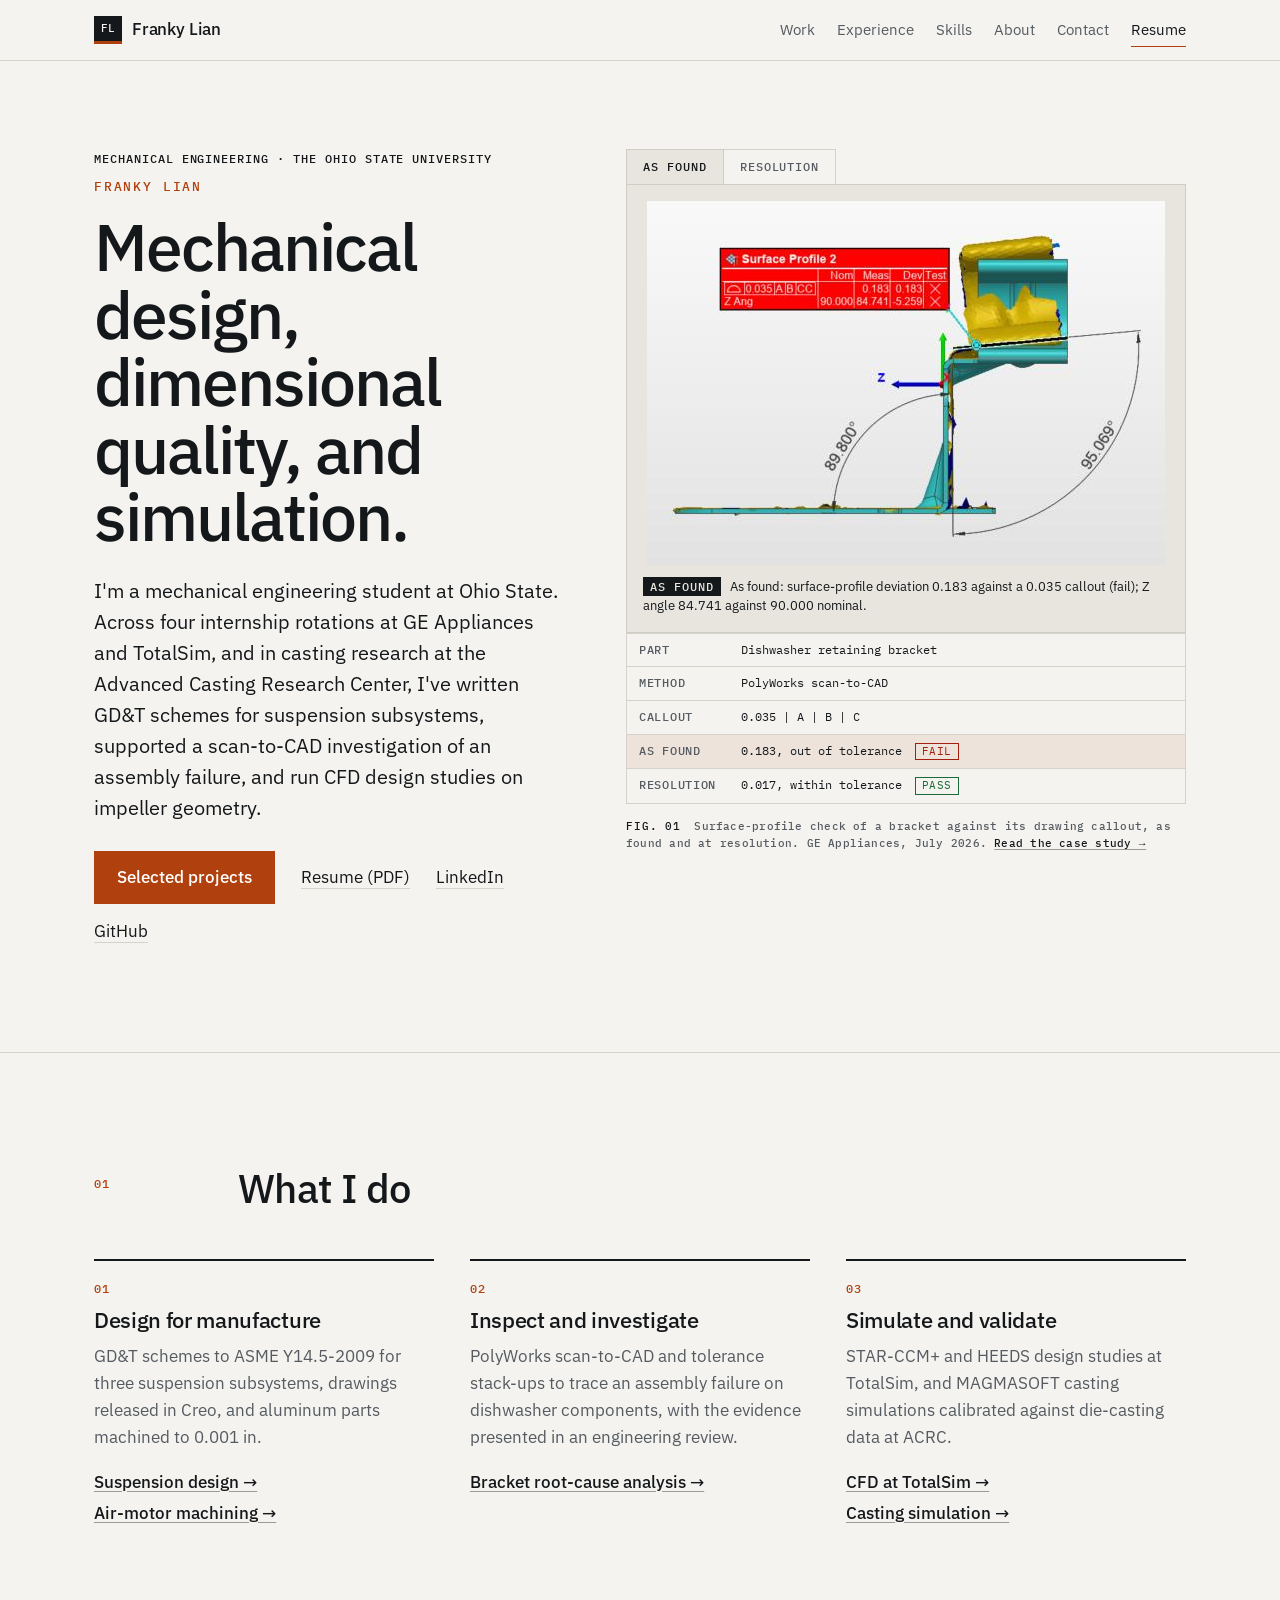
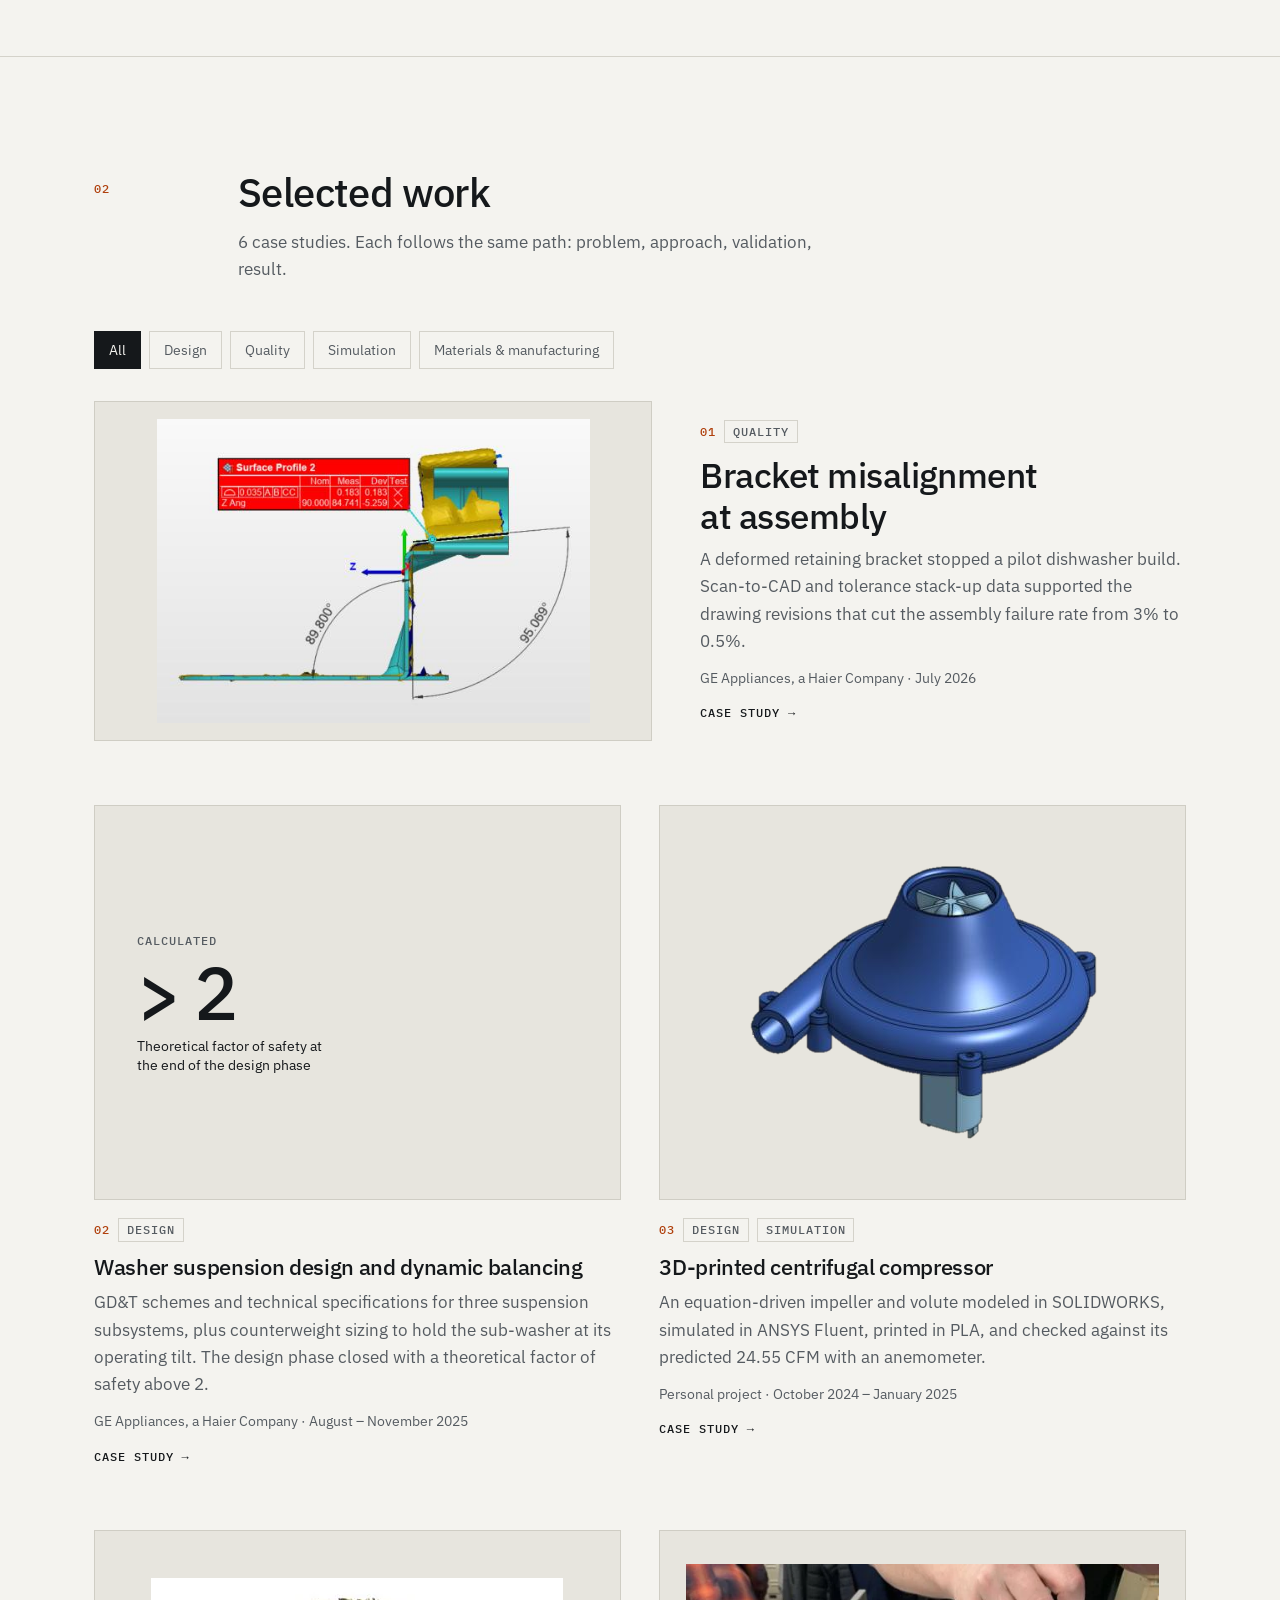
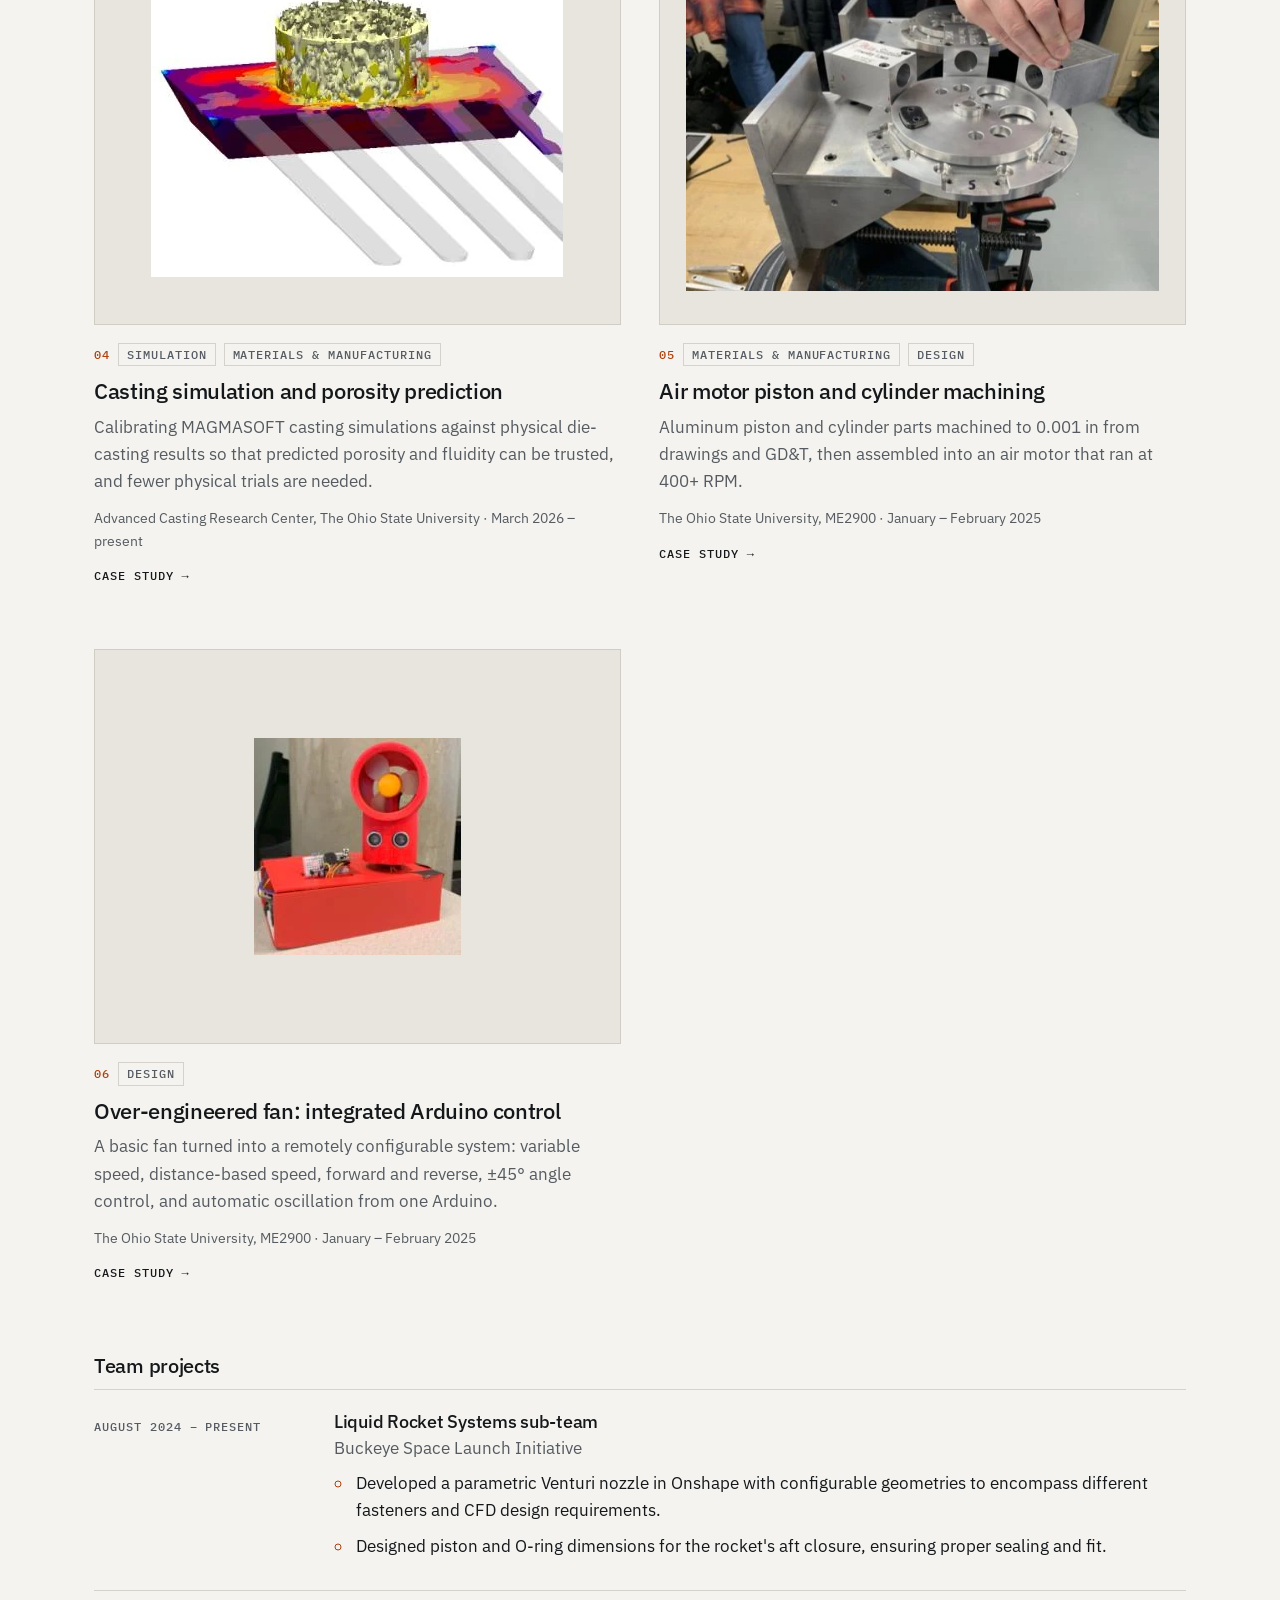
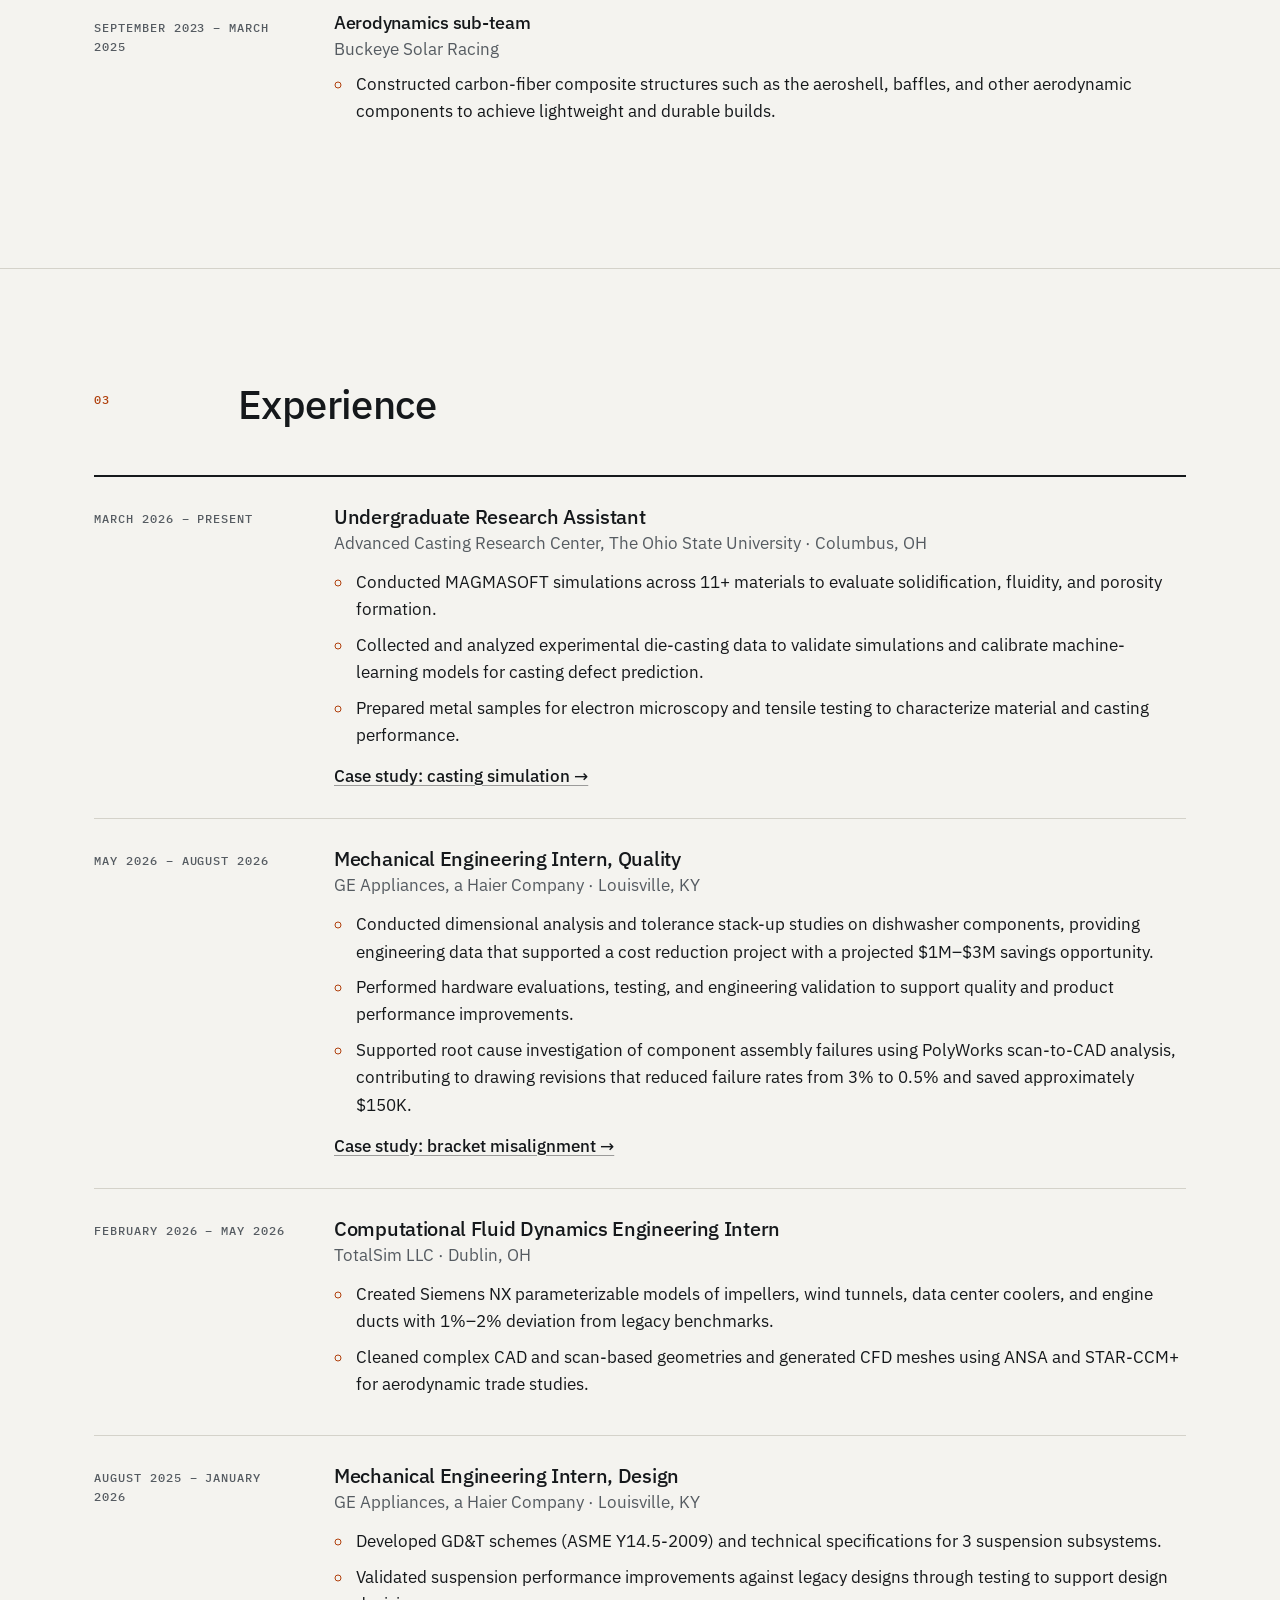
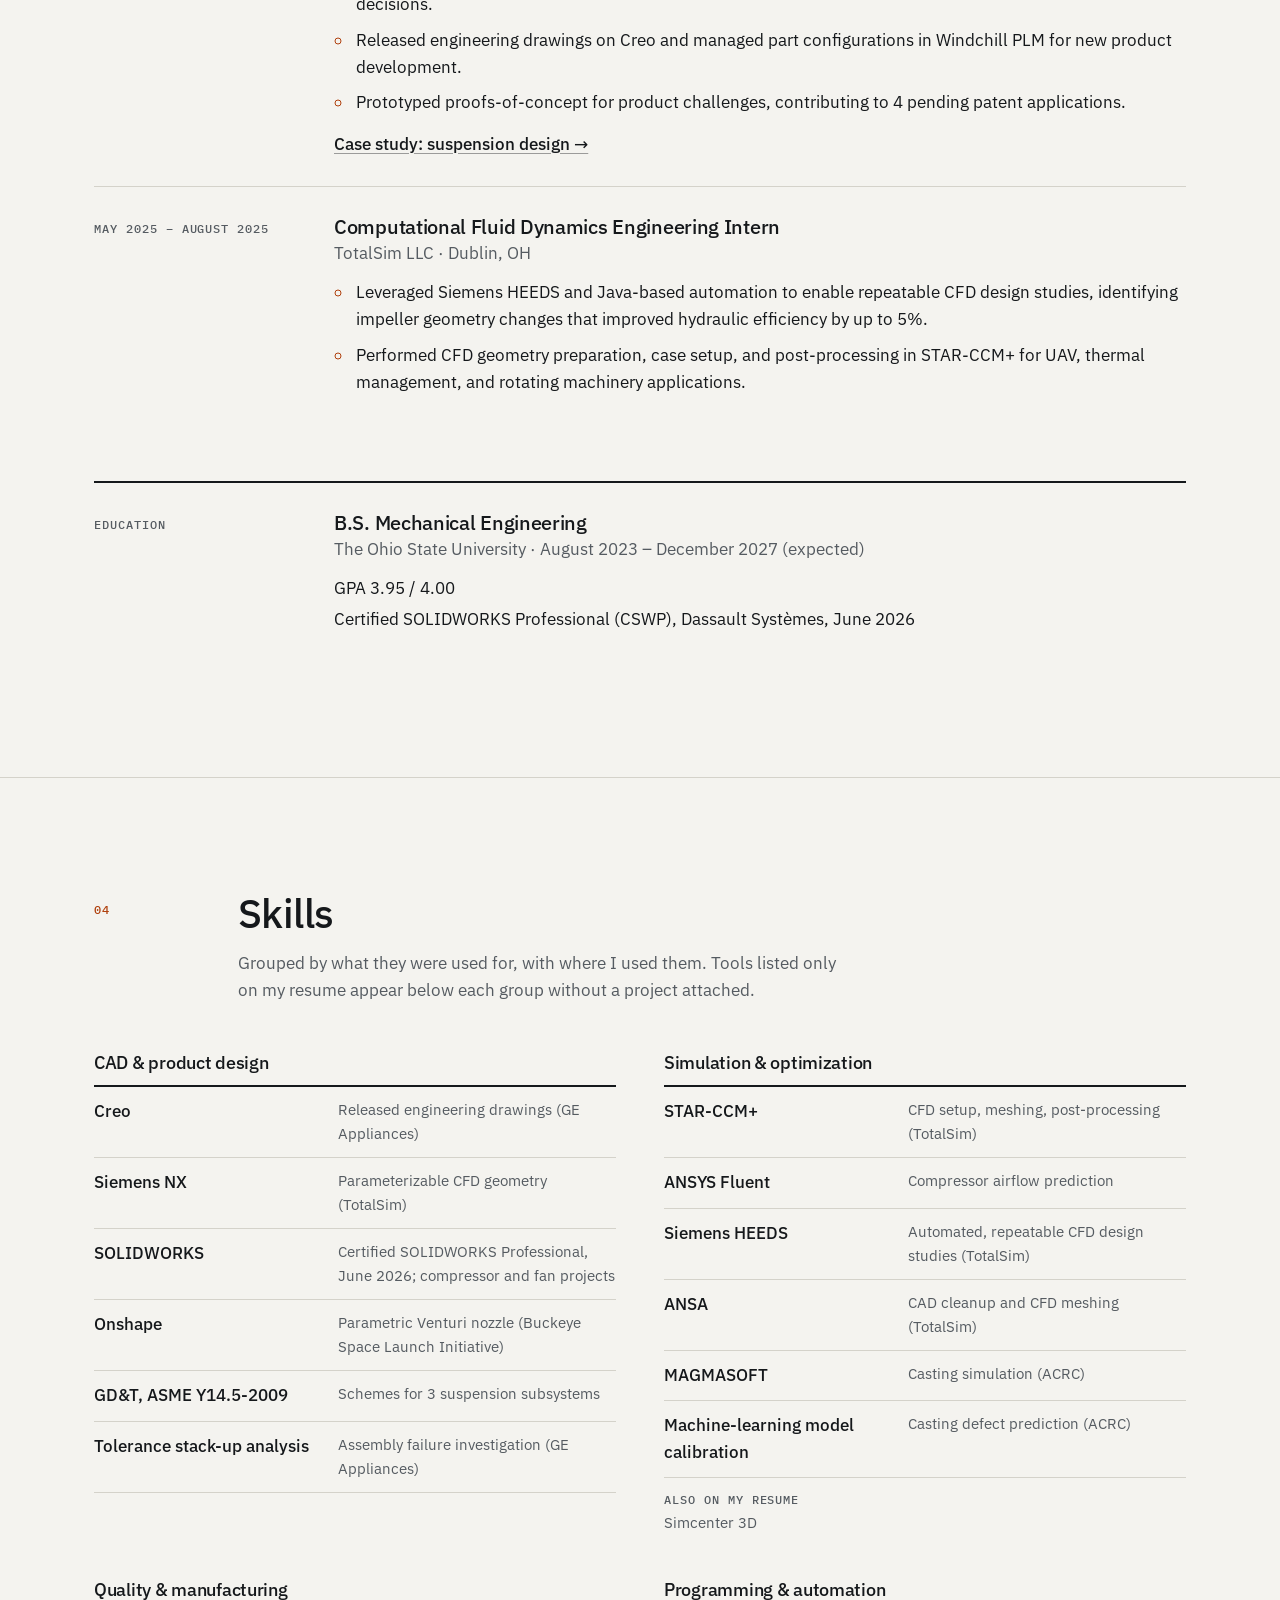
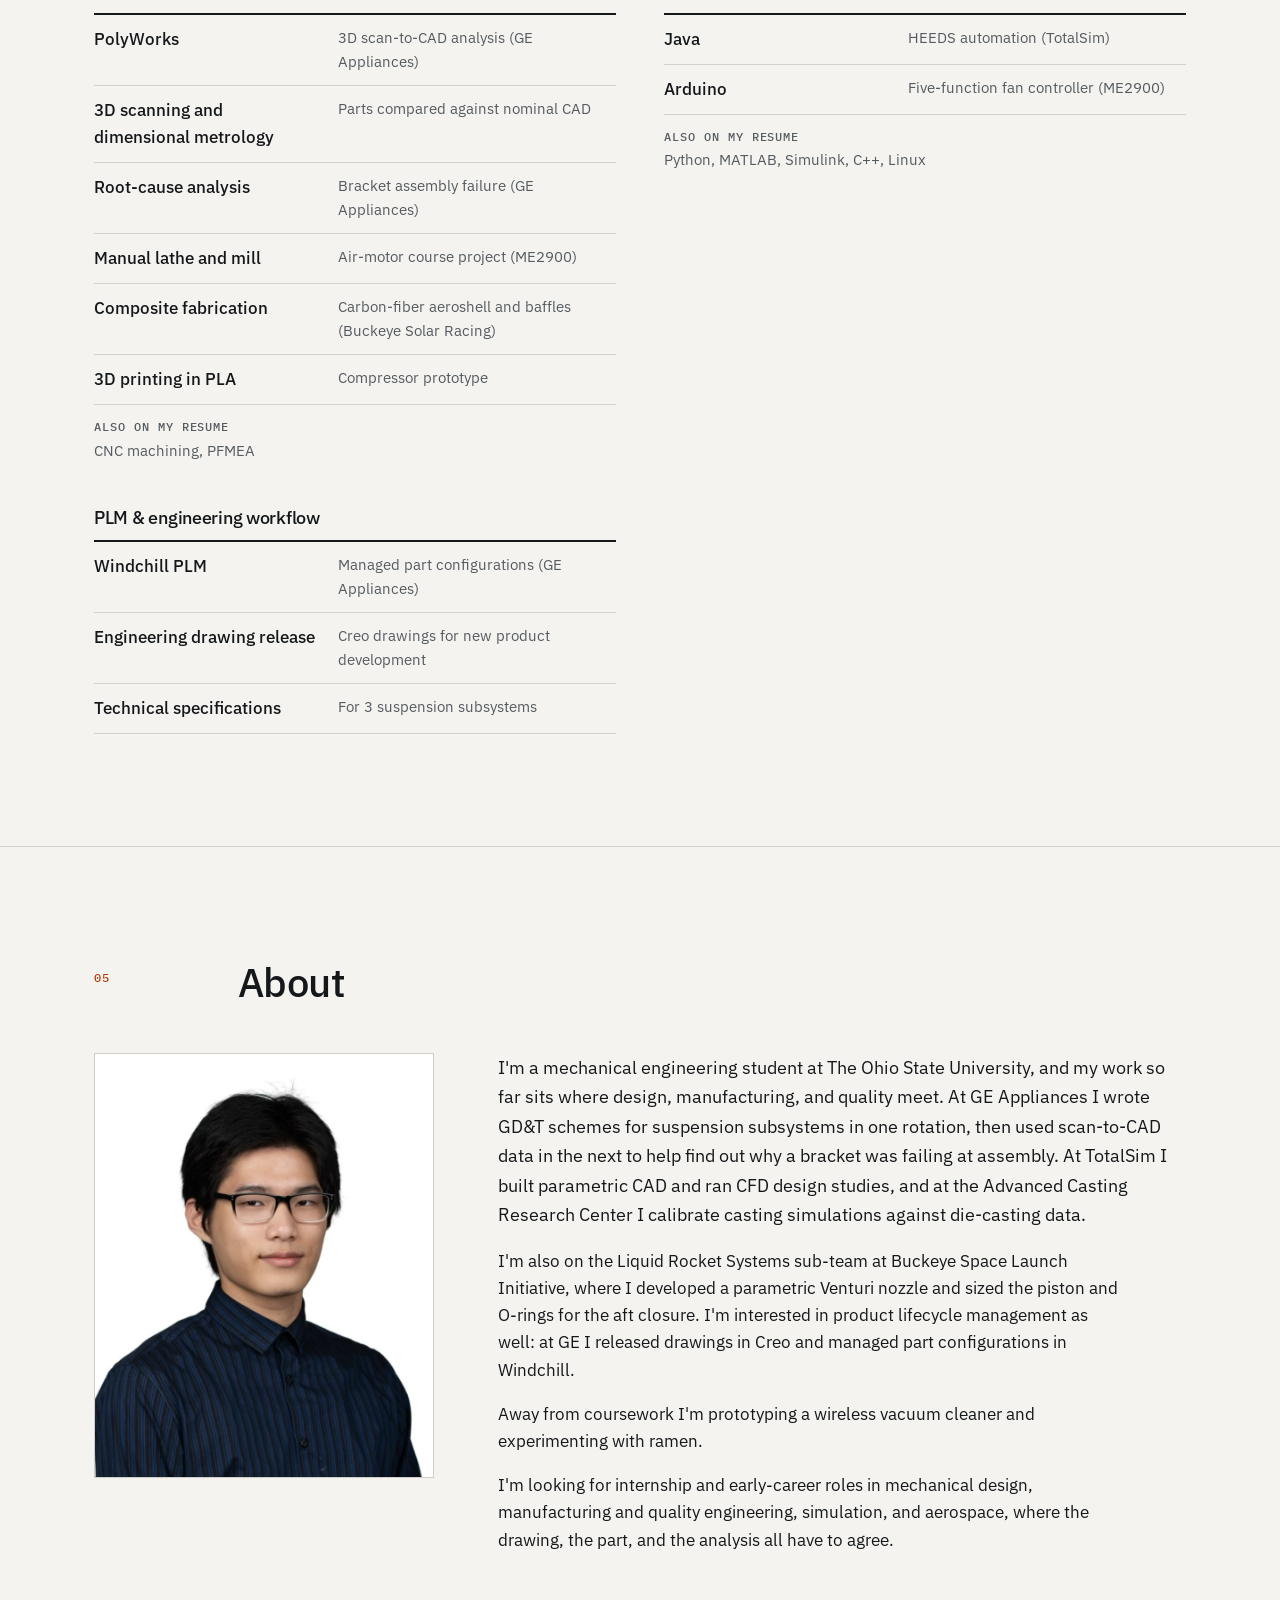
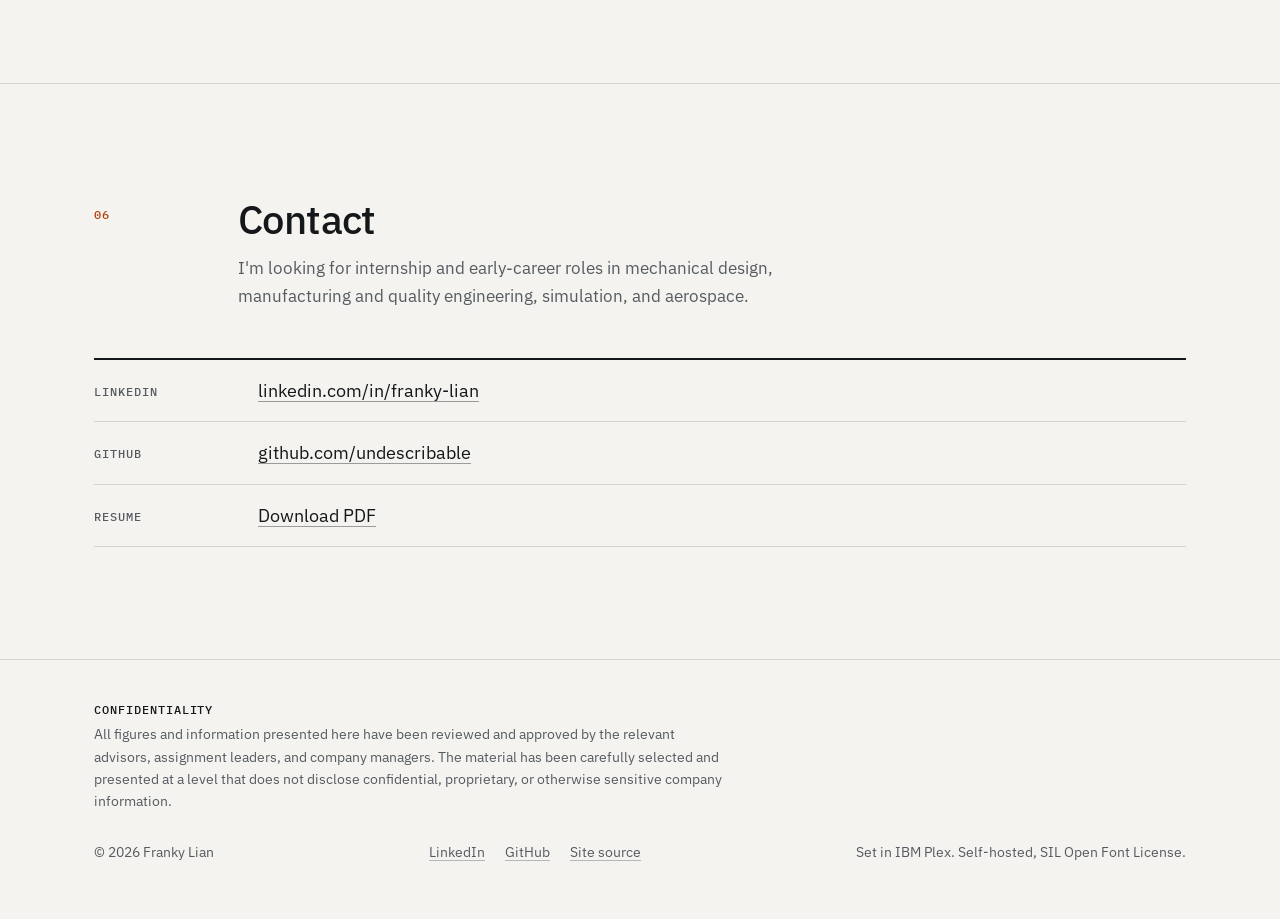
==== commit caeeeeeb: "Remove email address from site; verify scan tabs and project filter Co-Authored-By: Claude Haiku 5.5" ====
--- a/index.html
+++ b/index.html
@@ -136,7 +136,6 @@
 </div></section><section class="section" id="contact" aria-labelledby="contact-h"><div class="wrap">
   <header class="sec-head"><p class="idx mono">06</p><div><h2 id="contact-h">Contact</h2><p class="sec-intro">I'm looking for internship and early-career roles in mechanical design, manufacturing and quality engineering, simulation, and aerospace.</p></div></header>
   <ul class="contact-list">
-    <li><span class="mono">Email</span><span class="email" data-user="lianfranky.10" data-domain="gmail.com">lianfranky.10 [at] gmail [dot] com</span></li>
     <li><span class="mono">LinkedIn</span><a href="https://www.linkedin.com/in/franky-lian" rel="noopener">linkedin.com/in/franky-lian</a></li>
     <li><span class="mono">GitHub</span><a href="https://github.com/undescribable" rel="noopener">github.com/undescribable</a></li>
     <li><span class="mono">Resume</span><a href="assets/Franky_Lian_Resume.pdf" target="_blank" rel="noopener">Download PDF</a></li>
